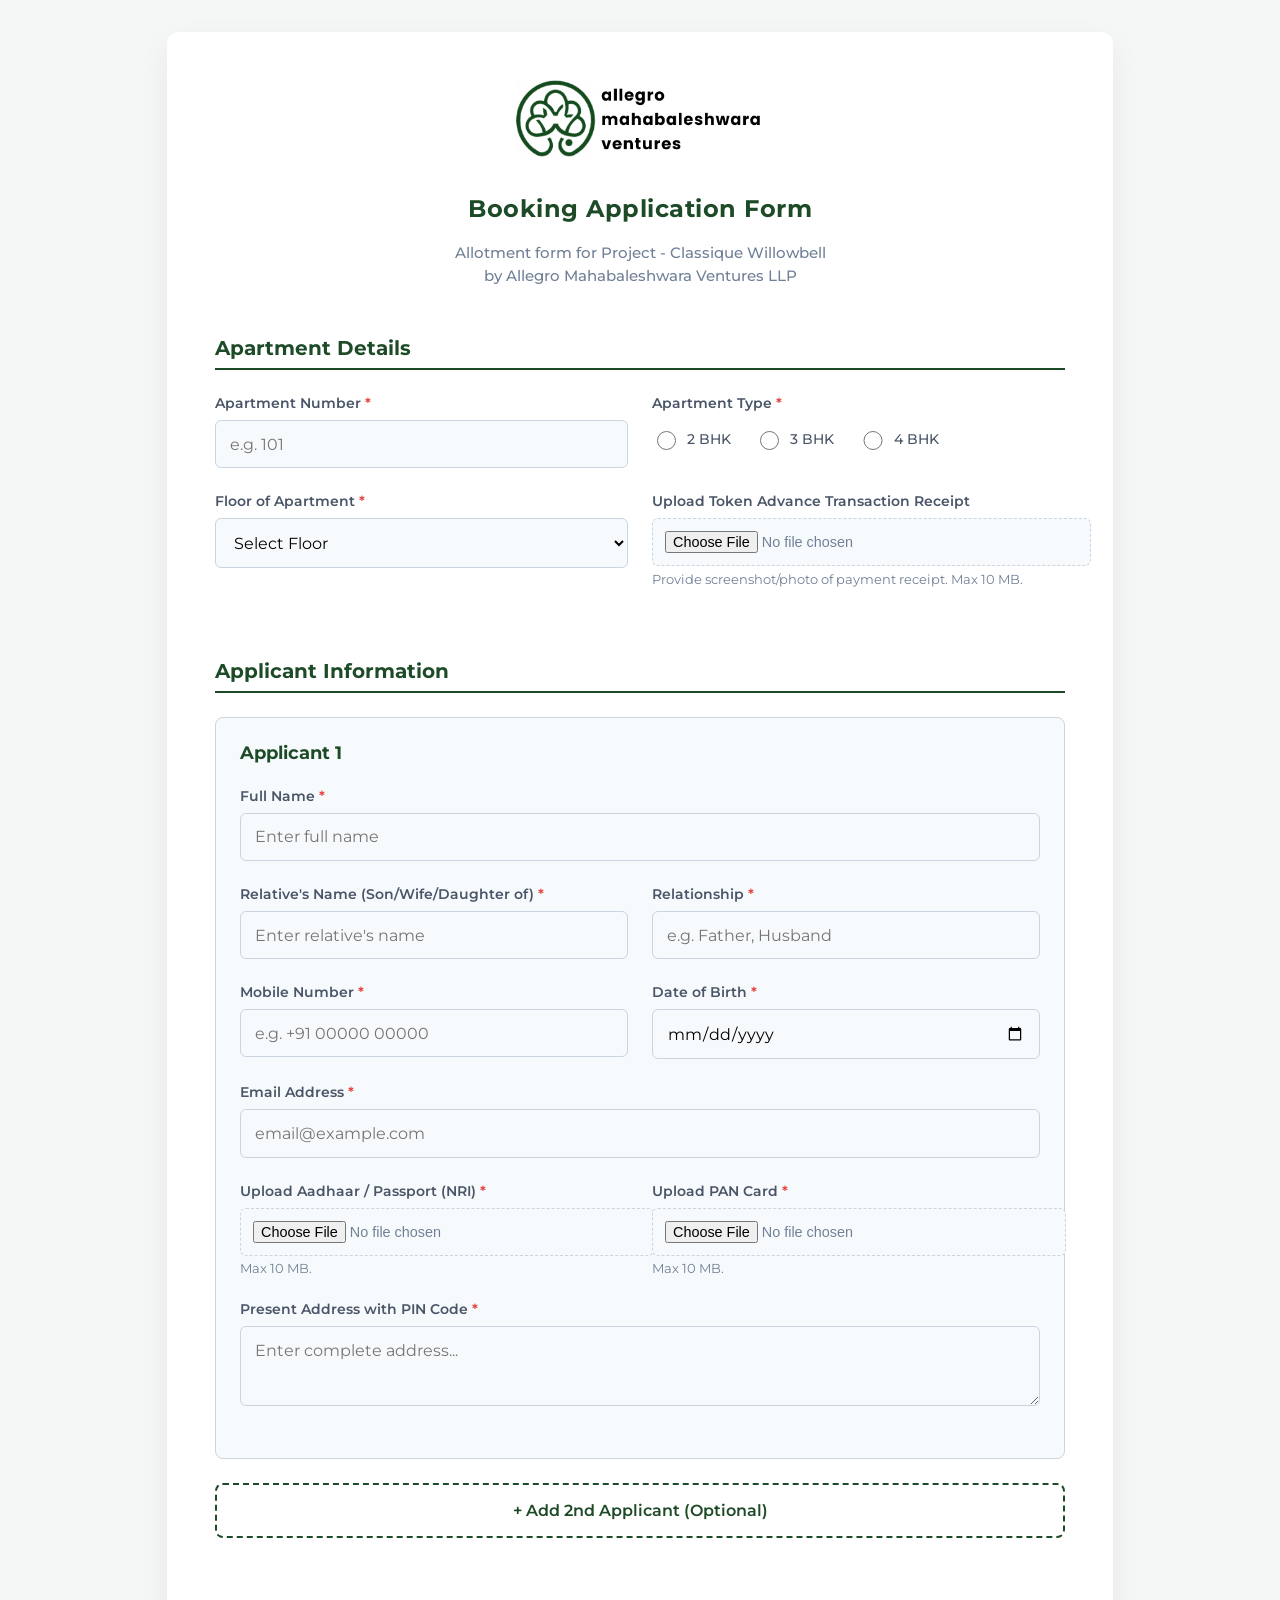
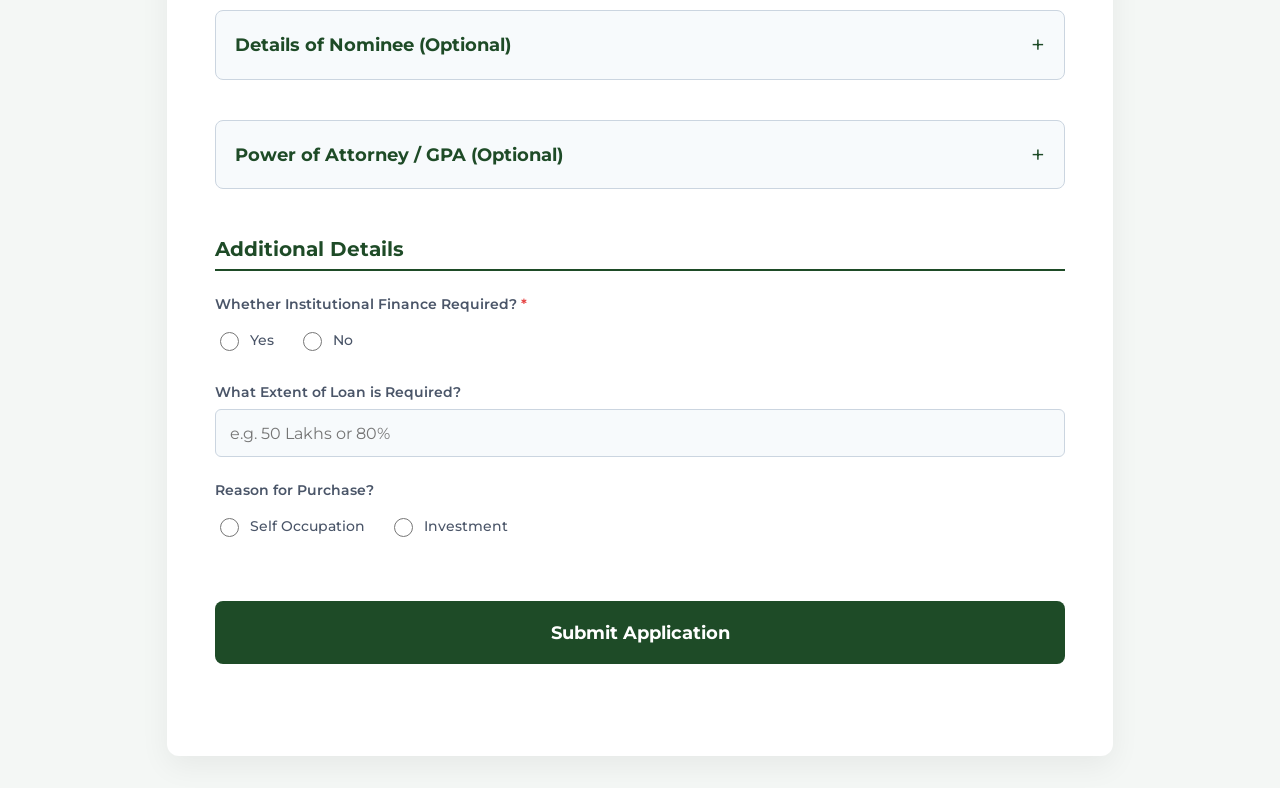
==== index.html @ 0127fb04 "Adding booking link data capture from CRM" ====
<!DOCTYPE html>
<html lang="en">
<head>
<meta charset="UTF-8">
<meta name="viewport" content="width=device-width, initial-scale=1.0">
<title>Booking Application Form - Classique Willowbell</title>

<link rel="icon" type="image/png" href="favicon-96x96.png" sizes="96x96" />
<link rel="icon" type="image/svg+xml" href="favicon.svg" />
<link rel="shortcut icon" href="favicon.ico" />
<link rel="apple-touch-icon" sizes="180x180" href="apple-touch-icon.png" />
<link rel="manifest" href="site.webmanifest" />

<link rel="preconnect" href="https://fonts.googleapis.com">
<link rel="preconnect" href="https://fonts.gstatic.com" crossorigin>
<link href="https://fonts.googleapis.com/css2?family=Montserrat:wght@400;500;600;700&display=swap" rel="stylesheet">
<style>
  :root { 
    --primary: #1E4B27; 
    --primary-hover: #14361A; 
    --bg: #F4F7F5; 
    --surface: #FFFFFF; 
    --text: #2d3748; 
    --border: #CBD5E0;
    --error: #E53E3E;
  }
  
  body { 
    font-family: 'Montserrat', sans-serif; 
    background-color: var(--bg); 
    color: var(--text); 
    display: flex; 
    justify-content: center; 
    padding: 2rem; 
    margin: 0; 
  }
  
  .form-container { 
    background: var(--surface); 
    padding: 3rem; 
    border-radius: 12px; 
    box-shadow: 0 10px 30px rgba(0,0,0,0.06); 
    width: 100%; 
    max-width: 850px; 
  }

  .logo-container {
    text-align: center;
    margin-bottom: 2rem;
  }

  .logo-container img {
    max-width: 250px;
    height: auto;
  }
  
  h2 { margin-top: 0; color: var(--primary); font-weight: 700; text-align: center; letter-spacing: 0.5px;}
  p.subtitle { color: #718096; font-size: 0.95rem; margin-bottom: 2.5rem; text-align: center; font-weight: 500; line-height: 1.5;}
  
  .section-title {
    font-size: 1.25rem;
    font-weight: 700;
    color: var(--primary);
    border-bottom: 2px solid var(--primary);
    padding-bottom: 0.5rem;
    margin-bottom: 1.5rem;
    margin-top: 3rem;
  }

  /* Accordion / Collapsible Styling */
  .collapsible-header {
    background-color: #F7FAFC;
    color: var(--primary);
    cursor: pointer;
    padding: 1.2rem;
    width: 100%;
    border: 1px solid var(--border);
    border-radius: 8px;
    text-align: left;
    outline: none;
    font-size: 1.1rem;
    font-weight: 700;
    display: flex;
    justify-content: space-between;
    align-items: center;
    margin-top: 2.5rem;
    margin-bottom: 0.5rem;
    font-family: inherit;
    transition: all 0.2s;
  }
  .collapsible-header:hover {
    background-color: #EDF2F7;
    border-color: var(--primary);
  }
  .collapsible-content {
    display: none;
    overflow: hidden;
    padding: 1rem 0.5rem;
    animation: fadeIn 0.3s ease-in-out;
  }
  .collapsible-icon {
    font-size: 1.5rem;
    font-weight: 400;
    color: var(--primary);
  }

  .form-group { margin-bottom: 1.5rem; }
  .form-row { display: flex; gap: 1.5rem; flex-wrap: wrap; }
  .form-row > .form-group { flex: 1; min-width: 200px; }
  
  label { display: block; font-size: 0.9rem; font-weight: 600; margin-bottom: 0.5rem; color: #4A5568; }
  .required { color: var(--error); }
  .hint { font-size: 0.8rem; color: #718096; margin-bottom: 0.5rem; display: block;}
  
  input[type="text"], input[type="email"], input[type="tel"], input[type="date"], select, textarea { 
    width: 100%; 
    padding: 0.85rem; 
    border: 1px solid var(--border); 
    border-radius: 6px; 
    font-size: 1rem; 
    box-sizing: border-box; 
    transition: all 0.2s; 
    font-family: inherit;
    background-color: #F7FAFC;
  }
  
  input:focus, select:focus, textarea:focus { 
    outline: none; 
    border-color: var(--primary); 
    box-shadow: 0 0 0 3px rgba(30, 75, 39, 0.15); 
    background-color: #FFFFFF;
  }

  textarea { resize: vertical; min-height: 80px; }

  .radio-group { display: flex; gap: 1.5rem; align-items: center; padding: 0.5rem 0; }
  .radio-group label { font-weight: 500; display: flex; align-items: center; gap: 0.5rem; margin-bottom: 0; cursor: pointer; color: #4A5568;}
  .radio-group input[type="radio"] { width: auto; accent-color: var(--primary); width: 1.2rem; height: 1.2rem; cursor: pointer;}

  input[type="file"] {
    display: block;
    width: 100%;
    padding: 0.75rem;
    font-size: 0.9rem;
    color: #718096;
    background: #F7FAFC;
    border: 1px dashed var(--border);
    border-radius: 6px;
    cursor: pointer;
  }
  .file-hint { font-size: 0.8rem; color: #718096; margin-top: 0.35rem; }
  
  .applicant-card { 
    background: #F7FAFC; 
    border: 1px solid var(--border); 
    border-radius: 8px; 
    padding: 1.5rem; 
    margin-bottom: 1.5rem; 
    position: relative;
    animation: fadeIn 0.3s ease-in-out;
  }
  
  @keyframes fadeIn {
    from { opacity: 0; transform: translateY(-10px); }
    to { opacity: 1; transform: translateY(0); }
  }

  .applicant-header { 
    display: flex; 
    justify-content: space-between; 
    align-items: center; 
    margin-bottom: 1.5rem; 
    font-weight: 700; 
    font-size: 1.1rem;
    color: var(--primary);
  }
  
  .remove-btn { 
    background: #FED7D7; 
    color: var(--error); 
    border: none; 
    padding: 0.5rem 1rem; 
    border-radius: 4px; 
    cursor: pointer; 
    font-size: 0.85rem; 
    font-weight: 600;
    transition: background 0.2s; 
    font-family: inherit;
  }
  .remove-btn:hover { background: #FEB2B2; }
  
  .add-btn { 
    background: transparent; 
    color: var(--primary); 
    border: 2px dashed var(--primary); 
    padding: 1rem; 
    border-radius: 8px; 
    width: 100%; 
    cursor: pointer; 
    font-weight: 600; 
    margin-bottom: 2rem; 
    font-size: 1rem;
    transition: all 0.2s; 
    font-family: inherit;
  }
  .add-btn:hover { background: rgba(30, 75, 39, 0.05); }
  
  .submit-btn { 
    background: var(--primary); 
    color: white; 
    border: none; 
    padding: 1.25rem; 
    border-radius: 8px; 
    width: 100%; 
    font-size: 1.15rem; 
    font-weight: 700; 
    cursor: pointer; 
    transition: background 0.2s; 
    font-family: inherit;
    margin-top: 2rem;
  }
  .submit-btn:hover { background: var(--primary-hover); }
  
  #status-message { 
    margin-top: 1.5rem; 
    text-align: center; 
    font-weight: 600; 
    font-size: 1rem;
    min-height: 20px;
  }
</style>
</head>
<body>

<div class="form-container">
  <div class="logo-container">
    <img src="logo-amv.jpg" alt="Allegro Mahabaleshwara Ventures Logo">
  </div>
  
  <h2>Booking Application Form</h2>
  <p class="subtitle">Allotment form for Project - Classique Willowbell<br>by Allegro Mahabaleshwara Ventures LLP</p>
  
  <form id="bookingForm">
    
    <div class="section-title">Apartment Details</div>
    
    <div class="form-row">
      <div class="form-group">
        <label for="apartmentNumber">Apartment Number <span class="required">*</span></label>
        <input type="text" id="apartmentNumber" name="apartmentNumber" placeholder="e.g. 101" required>
      </div>
      
      <div class="form-group">
        <label>Apartment Type <span class="required">*</span></label>
        <div class="radio-group" id="apartmentTypeGroup">
          <label><input type="radio" name="apartmentType" value="2BHK" required> 2 BHK</label>
          <label><input type="radio" name="apartmentType" value="3BHK" required> 3 BHK</label>
          <label><input type="radio" name="apartmentType" value="4BHK" required> 4 BHK</label>
        </div>
      </div>
    </div>

    <div class="form-row">
      <div class="form-group">
        <label for="apartmentFloor">Floor of Apartment <span class="required">*</span></label>
        <select id="apartmentFloor" name="apartmentFloor" required>
          <option value="" disabled selected>Select Floor</option>
          <option value="1">1</option>
          <option value="2">2</option>
          <option value="3">3</option>
          <option value="4">4</option>
          <option value="5">5</option>
          <option value="6">6</option>
          <option value="7">7</option>
          <option value="8">8</option>
          <option value="9">9</option>
          <option value="10">10</option>
        </select>
      </div>

      <div class="form-group">
        <label>Upload Token Advance Transaction Receipt</label>
        <input type="file" name="transactionPhoto" accept="image/*,.pdf">
        <div class="file-hint">Provide screenshot/photo of payment receipt. Max 10 MB.</div>
      </div>
    </div>

    <div class="section-title">Applicant Information</div>
    <div id="applicants-container"></div>

    <button type="button" class="add-btn" id="addApplicantBtn">
      + Add 2nd Applicant (Optional)
    </button>
    

    <button type="button" class="collapsible-header" onclick="toggleSection('nominee-section', 'nominee-icon')">
      Details of Nominee (Optional) <span id="nominee-icon" class="collapsible-icon">+</span>
    </button>
    
    <div id="nominee-section" class="collapsible-content">
      <div class="form-group">
        <label>Full Name of Nominee</label>
        <input type="text" name="nominee_name" placeholder="Enter full name">
      </div>

      <div class="form-row">
        <div class="form-group">
          <label>Relative's Name (Son/Wife/Daughter of)</label>
          <input type="text" name="nominee_relation" placeholder="Enter relative's name">
        </div>
        <div class="form-group">
          <label>Relationship</label>
          <input type="text" name="nominee_relationship" placeholder="e.g. Father, Husband">
        </div>
      </div>

      <div class="form-row">
        <div class="form-group">
          <label>Mobile Number</label>
          <input type="tel" name="nominee_mobile" placeholder="e.g. +91 00000 00000">
        </div>
        <div class="form-group">
          <label>Email Address</label>
          <input type="email" name="nominee_email" placeholder="email@example.com">
        </div>
      </div>

      <div class="form-group">
        <label>Present Address with PIN Code</label>
        <textarea name="nominee_address" placeholder="Enter complete address..."></textarea>
      </div>
    </div>


    <button type="button" class="collapsible-header" onclick="toggleSection('gpa-section', 'gpa-icon')">
      Power of Attorney / GPA (Optional) <span id="gpa-icon" class="collapsible-icon">+</span>
    </button>
    
    <div id="gpa-section" class="collapsible-content">
      <span class="hint" style="margin-bottom: 1.5rem;">Enter these details ONLY if a Power of Attorney is given to a third person to handle paperwork in your absence.</span>
      
      <div class="form-row">
        <div class="form-group" style="flex: 2;">
          <label>Name of GPA Holder</label>
          <input type="text" name="gpa_name" placeholder="GPA Holder Name">
        </div>
        <div class="form-group" style="flex: 1;">
          <label>Date of Birth</label>
          <input type="date" name="gpa_dob">
        </div>
      </div>

      <div class="form-row">
        <div class="form-group">
          <label>Relative's Name (Son/Wife/Daughter of)</label>
          <input type="text" name="gpa_relation" placeholder="Enter relative's name">
        </div>
        <div class="form-group">
          <label>Relationship</label>
          <input type="text" name="gpa_relationship" placeholder="e.g. Brother, Mother">
        </div>
      </div>

      <div class="form-row">
        <div class="form-group">
          <label>Mobile Number</label>
          <input type="tel" name="gpa_mobile" placeholder="e.g. +91 00000 00000">
        </div>
        <div class="form-group">
          <label>Email Address</label>
          <input type="email" name="gpa_email" placeholder="email@example.com">
        </div>
      </div>

      <div class="form-group">
        <label>Present Address with PIN Code</label>
        <textarea name="gpa_address" placeholder="Enter complete address..."></textarea>
      </div>

      <div class="form-group">
        <label>Upload Registered GPA Document</label>
        <input type="file" name="gpa_document" accept=".pdf,image/*">
        <div class="file-hint">Provide scanned copy/photo of the Power of Attorney. Max 10 MB.</div>
      </div>
    </div>


    <div class="section-title">Additional Details</div>
    
    <div class="form-group">
      <label>Whether Institutional Finance Required? <span class="required">*</span></label>
      <div class="radio-group">
        <label><input type="radio" name="financeRequired" value="YES" required> Yes</label>
        <label><input type="radio" name="financeRequired" value="NO" required> No</label>
      </div>
    </div>

    <div class="form-group">
      <label for="loanExtent">What Extent of Loan is Required?</label>
      <input type="text" id="loanExtent" name="loanExtent" placeholder="e.g. 50 Lakhs or 80%">
    </div>

    <div class="form-group">
      <label>Reason for Purchase?</label>
      <div class="radio-group">
        <label><input type="radio" name="purchaseReason" value="SELF OCCUPATION"> Self Occupation</label>
        <label><input type="radio" name="purchaseReason" value="INVESTMENT"> Investment</label>
      </div>
    </div>

    <button type="submit" class="submit-btn" id="submitBtn">
      Submit Application
    </button>
    
    <div id="status-message"></div>
  </form>
</div>

<script>
  // Accordion Toggle Logic
  function toggleSection(sectionId, iconId) {
    const content = document.getElementById(sectionId);
    const icon = document.getElementById(iconId);
    if (content.style.display === "block") {
      content.style.display = "none";
      icon.innerText = "+";
    } else {
      content.style.display = "block";
      icon.innerText = "−";
    }
  }

  let applicantCount = 0;
  const maxApplicants = 2; 
  
  const container = document.getElementById('applicants-container');
  const addBtn = document.getElementById('addApplicantBtn');
  const form = document.getElementById('bookingForm');
  const statusMsg = document.getElementById('status-message');
  const submitBtn = document.getElementById('submitBtn');

  function addApplicant(isFirst = false) {
    if (applicantCount >= maxApplicants) {
      return;
    }

    applicantCount++;
    const card = document.createElement('div');
    card.className = 'applicant-card';
    card.id = `applicant-${applicantCount}`;
    
    const requiredAttr = isFirst ? 'required' : ''; 
    const reqStar = isFirst ? '<span class="required">*</span>' : '';
    const removeBtnHTML = isFirst ? '' : `<button type="button" class="remove-btn" onclick="removeApplicant(this)">Remove</button>`;

    card.innerHTML = `
      <div class="applicant-header">
        <span>Applicant ${applicantCount} ${isFirst ? '' : '(Co-Applicant)'}</span>
        ${removeBtnHTML}
      </div>
      
      <div class="form-group">
        <label>Full Name ${reqStar}</label>
        <input type="text" name="applicant_${applicantCount}_name" placeholder="Enter full name" ${requiredAttr}>
      </div>

      <div class="form-row">
        <div class="form-group">
          <label>Relative's Name (Son/Wife/Daughter of) ${reqStar}</label>
          <input type="text" name="applicant_${applicantCount}_relation" placeholder="Enter relative's name" ${requiredAttr}>
        </div>
        <div class="form-group">
          <label>Relationship ${reqStar}</label>
          <input type="text" name="applicant_${applicantCount}_relationship" placeholder="e.g. Father, Husband" ${requiredAttr}>
        </div>
      </div>

      <div class="form-row">
        <div class="form-group">
          <label>Mobile Number ${reqStar}</label>
          <input type="tel" name="applicant_${applicantCount}_mobile" placeholder="e.g. +91 00000 00000" ${requiredAttr}>
        </div>
        <div class="form-group">
          <label>Date of Birth ${reqStar}</label>
          <input type="date" name="applicant_${applicantCount}_dob" ${requiredAttr}>
        </div>
      </div>

      <div class="form-group">
        <label>Email Address ${reqStar}</label>
        <input type="email" name="applicant_${applicantCount}_email" placeholder="email@example.com" ${requiredAttr}>
      </div>

      <div class="form-row">
        <div class="form-group">
          <label>Upload Aadhaar / Passport (NRI) ${reqStar}</label>
          <input type="file" name="applicant_${applicantCount}_id_proof" accept=".pdf,image/*" ${requiredAttr}>
          <div class="file-hint">Max 10 MB.</div>
        </div>
        <div class="form-group">
          <label>Upload PAN Card ${reqStar}</label>
          <input type="file" name="applicant_${applicantCount}_pan" accept=".pdf,image/*" ${requiredAttr}>
          <div class="file-hint">Max 10 MB.</div>
        </div>
      </div>

      <div class="form-group">
        <label>Present Address with PIN Code ${reqStar}</label>
        <textarea name="applicant_${applicantCount}_address" placeholder="Enter complete address..." ${requiredAttr}></textarea>
      </div>
    `;
    
    container.appendChild(card);

    if(applicantCount >= maxApplicants) {
        addBtn.style.display = "none";
    }
  }

  function removeApplicant(btn) {
    btn.closest('.applicant-card').remove();
    applicantCount--;
    if(applicantCount < maxApplicants) {
        addBtn.style.display = "block";
    }
  }

  addApplicant(true);
  addBtn.addEventListener('click', () => addApplicant(false));
  
  // ---------------------------------------------------------
  // AUTO-FILL & LOCK URL PARAMETERS LOGIC
  // ---------------------------------------------------------
  document.addEventListener("DOMContentLoaded", function() {
    const urlParams = new URLSearchParams(window.location.search);
    
    const unit = urlParams.get('unit');
    const type = urlParams.get('type');
    const floor = urlParams.get('floor');
    const name = urlParams.get('name');
    const phone = urlParams.get('phone');

    // Helper to lock text fields and select dropdowns
    function lockField(id, value) {
      const field = document.getElementById(id);
      if (field && value) {
        field.value = value;
        field.style.pointerEvents = "none";
        field.style.backgroundColor = "#e9ecef";
        field.readOnly = true; 
      }
    }

    // Helper to lock radio buttons
    function lockRadioGroup(nameAttr, value) {
      if (!value) return;
      const radios = document.getElementsByName(nameAttr);
      if (radios.length > 0) {
        radios.forEach(radio => {
          if (radio.value === value) {
            radio.checked = true;
          }
          radio.style.pointerEvents = "none"; // lock clicking
        });
      }
    }

    // Lock the apartment details securely
    lockField('apartmentNumber', unit);
    lockField('apartmentFloor', floor);
    lockRadioGroup('apartmentType', type);

    // Pre-fill editable applicant fields securely matching dynamic 'name' attributes
    const nameField = document.querySelector('input[name="applicant_1_name"]');
    if (nameField && name) nameField.value = name;

    const phoneField = document.querySelector('input[name="applicant_1_mobile"]');
    if (phoneField && phone) phoneField.value = phone;
  });

  const fileToBase64 = (file) => new Promise((resolve, reject) => {
    const reader = new FileReader();
    reader.onload = () => resolve({
      name: file.name,
      mimeType: file.type,
      base64: reader.result.split(',')[1]
    });
    reader.onerror = error => reject(error);
    reader.readAsDataURL(file);
  });

  form.addEventListener('submit', async (e) => {
    e.preventDefault(); 

    submitBtn.textContent = 'Processing Application...';
    submitBtn.style.opacity = '0.8';
    submitBtn.disabled = true;
    statusMsg.style.color = '#1E4B27';
    statusMsg.textContent = 'Transferring data securely. Do not close this page...';

    try {
      const formData = new FormData(form);
      const payload = {};

      const urlParams = new URLSearchParams(window.location.search);
      const leadId = urlParams.get('lead');
      
      payload['Lead_ID'] = leadId ? leadId : "PENDING-MATCH";
      payload['Booking_Date'] = new Date().toISOString().split('T')[0];

      for (let [key, value] of formData.entries()) {
        if (value instanceof File && value.size > 0) {
          payload[key] = await fileToBase64(value);
        } else if (!(value instanceof File)) {
          payload[key] = value;
        }
      }

      const response = await fetch('https://script.google.com/macros/s/AKfycbwkqKFIiVtpVUI_5BbHOFc5bdefL_gJ8LRYDQ4d0_O9Ol6cQy-jE-p3-VgqH4IGPZ8Q7A/exec', {
        method: 'POST',
        headers: { 'Content-Type': 'text/plain;charset=utf-8' }, 
        body: JSON.stringify(payload)
      });
      
      const result = await response.json();
      
      if (result.status === "success") {
        window.location.href = "thank-you.html";
      } else {
        throw new Error(result.message);
      }
      
    } catch (error) {
      statusMsg.style.color = '#E53E3E'; 
      statusMsg.textContent = 'Error submitting application. Please check your connection and try again.';
      console.error(error);
      submitBtn.textContent = 'Submit Application';
      submitBtn.style.opacity = '1';
      submitBtn.disabled = false;
    }
  });
</script>
</body>
</html>
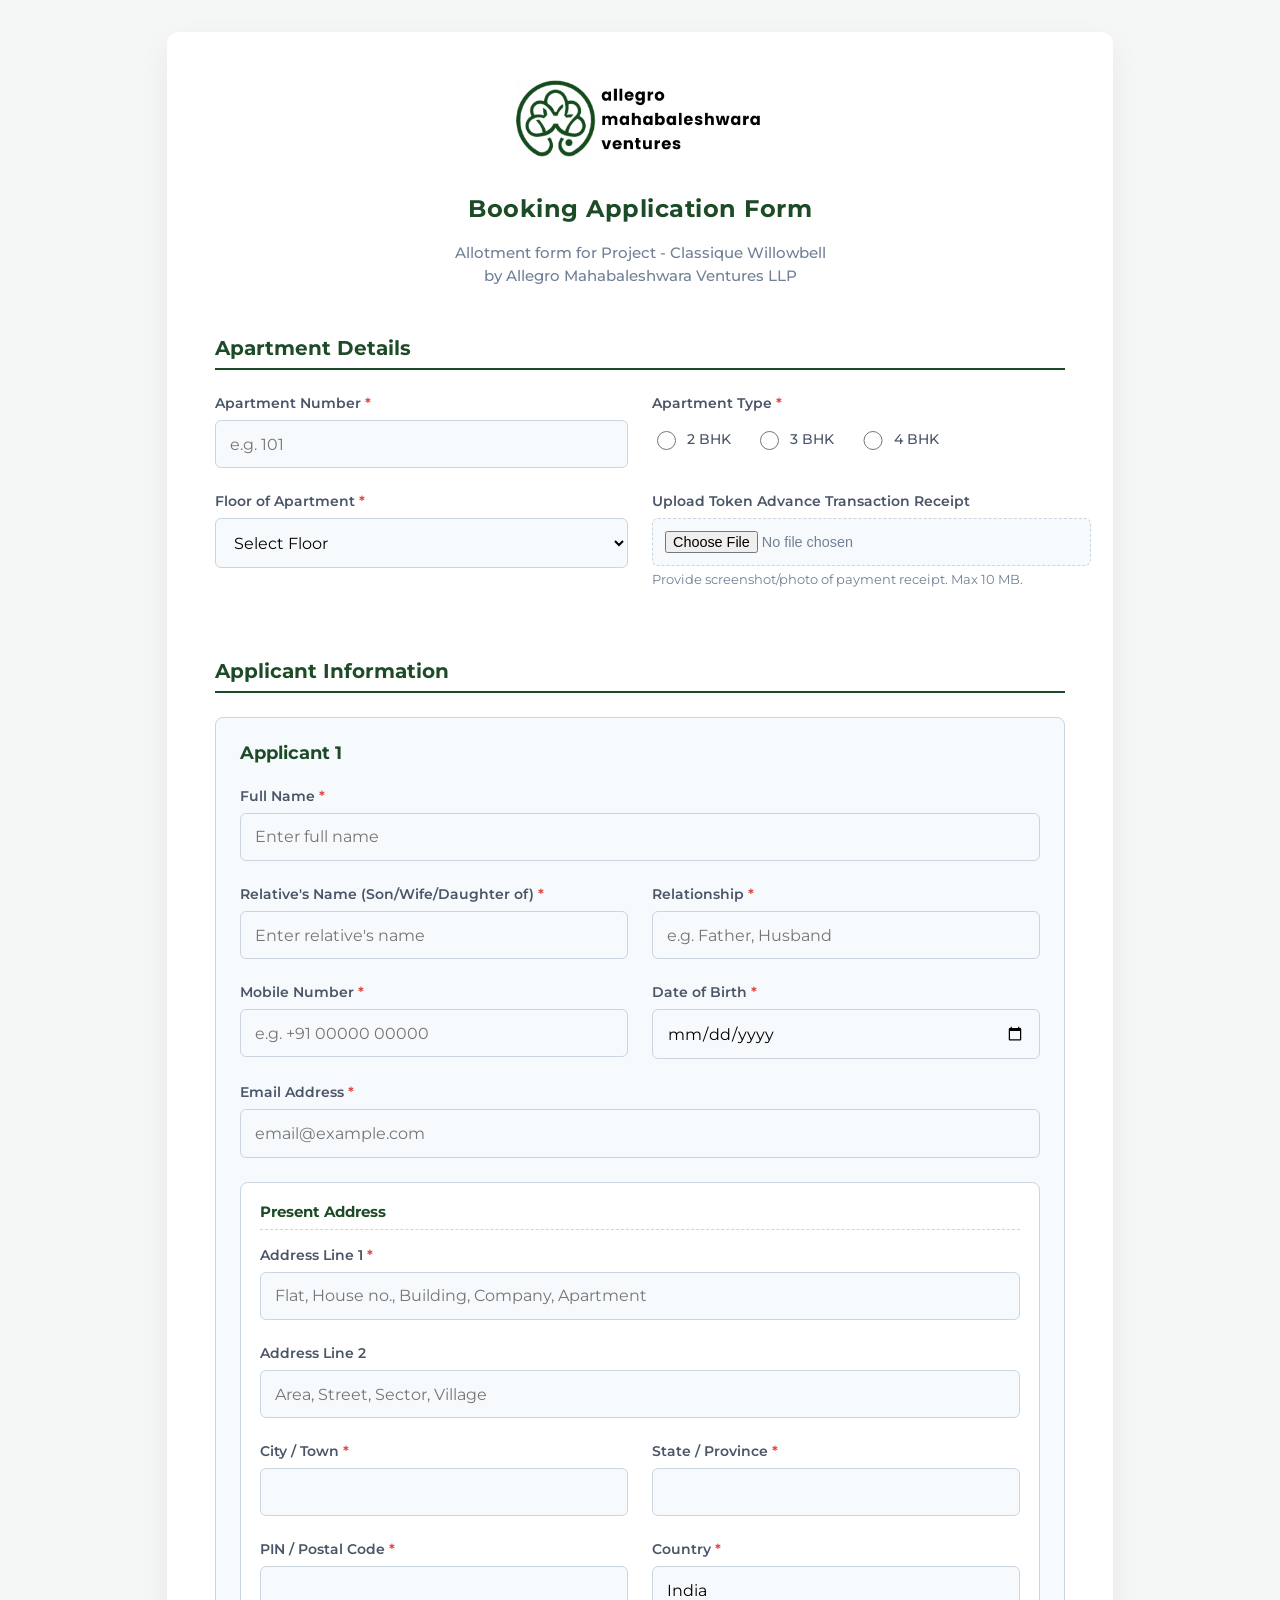
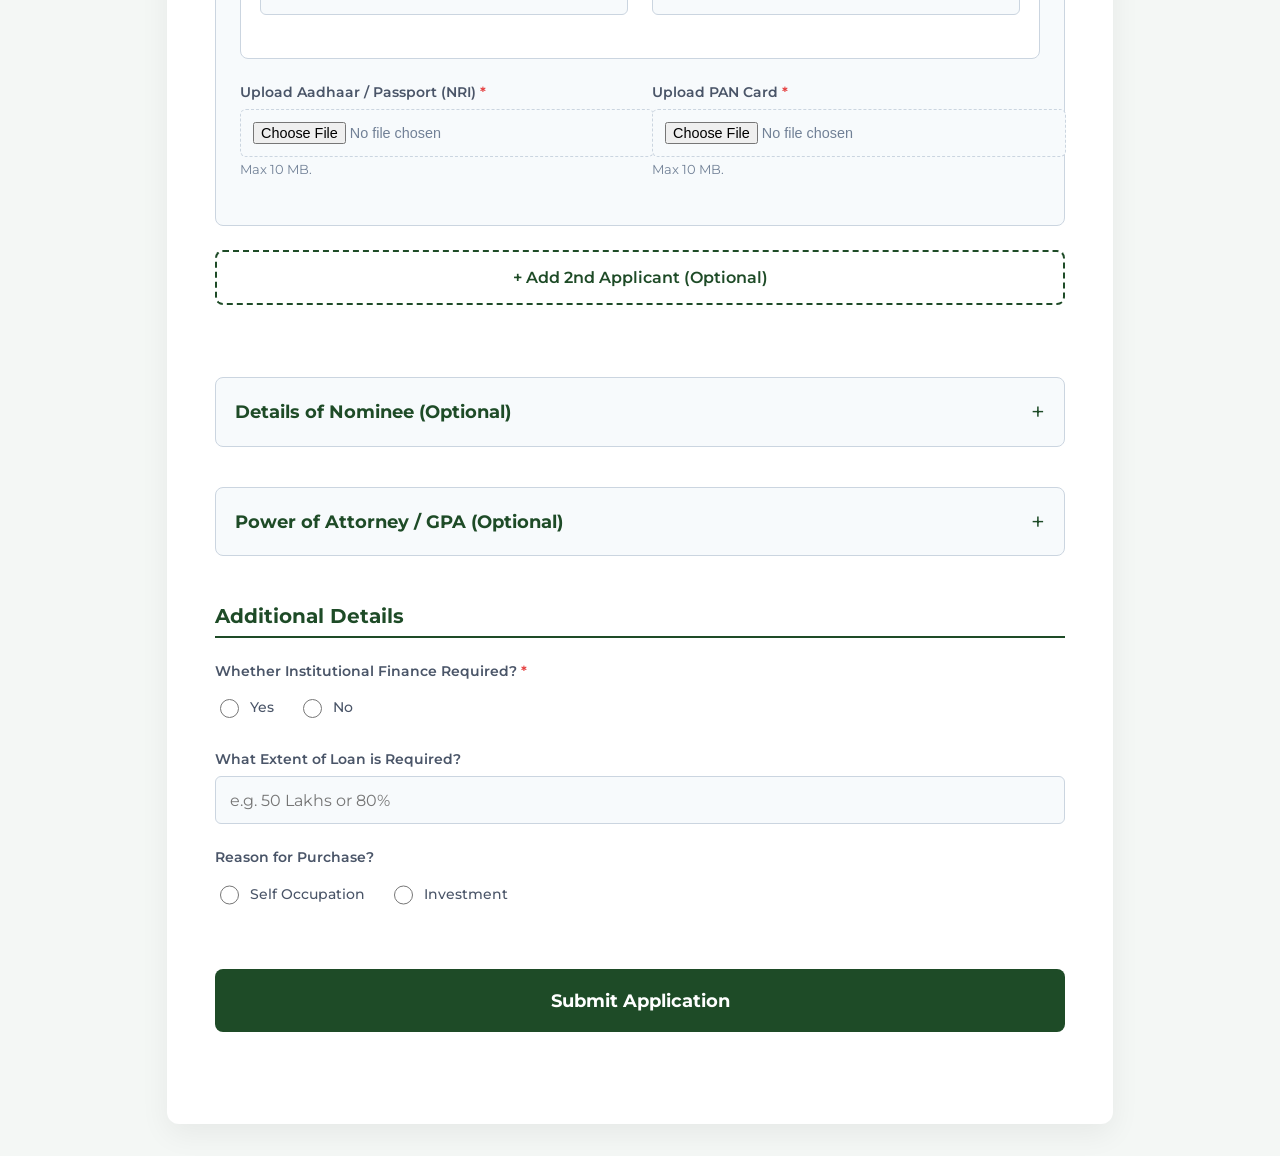
==== commit cdd516f4: "Changed address fields" ====
--- a/index.html
+++ b/index.html
@@ -131,8 +131,6 @@
     background-color: #FFFFFF;
   }
 
-  textarea { resize: vertical; min-height: 80px; }
-
   .radio-group { display: flex; gap: 1.5rem; align-items: center; padding: 0.5rem 0; }
   .radio-group label { font-weight: 500; display: flex; align-items: center; gap: 0.5rem; margin-bottom: 0; cursor: pointer; color: #4A5568;}
   .radio-group input[type="radio"] { width: auto; accent-color: var(--primary); width: 1.2rem; height: 1.2rem; cursor: pointer;}
@@ -227,6 +225,22 @@
     font-weight: 600; 
     font-size: 1rem;
     min-height: 20px;
+  }
+
+  .address-block {
+    background: #FFFFFF;
+    border: 1px solid var(--border);
+    padding: 1.2rem;
+    border-radius: 8px;
+    margin-top: 0.5rem;
+  }
+  .address-title {
+    font-size: 0.95rem;
+    font-weight: 700;
+    color: var(--primary);
+    margin-bottom: 1rem;
+    border-bottom: 1px dashed var(--border);
+    padding-bottom: 0.5rem;
   }
 </style>
 </head>
@@ -325,9 +339,36 @@
         </div>
       </div>
 
-      <div class="form-group">
-        <label>Present Address with PIN Code</label>
-        <textarea name="nominee_address" placeholder="Enter complete address..."></textarea>
+      <div class="address-block">
+        <div class="address-title">Present Address</div>
+        <div class="form-group">
+          <label>Address Line 1</label>
+          <input type="text" name="nominee_address_line_1" placeholder="Flat, House no., Building, Company, Apartment">
+        </div>
+        <div class="form-group">
+          <label>Address Line 2</label>
+          <input type="text" name="nominee_address_line_2" placeholder="Area, Street, Sector, Village">
+        </div>
+        <div class="form-row">
+          <div class="form-group">
+            <label>City / Town</label>
+            <input type="text" name="nominee_city">
+          </div>
+          <div class="form-group">
+            <label>State / Province</label>
+            <input type="text" name="nominee_state">
+          </div>
+        </div>
+        <div class="form-row">
+          <div class="form-group">
+            <label>PIN / Postal Code</label>
+            <input type="text" name="nominee_pincode">
+          </div>
+          <div class="form-group">
+            <label>Country</label>
+            <input type="text" name="nominee_country" value="India">
+          </div>
+        </div>
       </div>
     </div>
 
@@ -372,12 +413,39 @@
         </div>
       </div>
 
-      <div class="form-group">
-        <label>Present Address with PIN Code</label>
-        <textarea name="gpa_address" placeholder="Enter complete address..."></textarea>
-      </div>
-
-      <div class="form-group">
+      <div class="address-block">
+        <div class="address-title">Present Address</div>
+        <div class="form-group">
+          <label>Address Line 1</label>
+          <input type="text" name="gpa_address_line_1" placeholder="Flat, House no., Building, Company, Apartment">
+        </div>
+        <div class="form-group">
+          <label>Address Line 2</label>
+          <input type="text" name="gpa_address_line_2" placeholder="Area, Street, Sector, Village">
+        </div>
+        <div class="form-row">
+          <div class="form-group">
+            <label>City / Town</label>
+            <input type="text" name="gpa_city">
+          </div>
+          <div class="form-group">
+            <label>State / Province</label>
+            <input type="text" name="gpa_state">
+          </div>
+        </div>
+        <div class="form-row">
+          <div class="form-group">
+            <label>PIN / Postal Code</label>
+            <input type="text" name="gpa_pincode">
+          </div>
+          <div class="form-group">
+            <label>Country</label>
+            <input type="text" name="gpa_country" value="India">
+          </div>
+        </div>
+      </div>
+
+      <div class="form-group" style="margin-top: 1.5rem;">
         <label>Upload Registered GPA Document</label>
         <input type="file" name="gpa_document" accept=".pdf,image/*">
         <div class="file-hint">Provide scanned copy/photo of the Power of Attorney. Max 10 MB.</div>
@@ -491,7 +559,39 @@
         <input type="email" name="applicant_${applicantCount}_email" placeholder="email@example.com" ${requiredAttr}>
       </div>
 
-      <div class="form-row">
+      <div class="address-block">
+        <div class="address-title">Present Address</div>
+        <div class="form-group">
+          <label>Address Line 1 ${reqStar}</label>
+          <input type="text" name="applicant_${applicantCount}_address_line_1" placeholder="Flat, House no., Building, Company, Apartment" ${requiredAttr}>
+        </div>
+        <div class="form-group">
+          <label>Address Line 2</label>
+          <input type="text" name="applicant_${applicantCount}_address_line_2" placeholder="Area, Street, Sector, Village">
+        </div>
+        <div class="form-row">
+          <div class="form-group">
+            <label>City / Town ${reqStar}</label>
+            <input type="text" name="applicant_${applicantCount}_city" ${requiredAttr}>
+          </div>
+          <div class="form-group">
+            <label>State / Province ${reqStar}</label>
+            <input type="text" name="applicant_${applicantCount}_state" ${requiredAttr}>
+          </div>
+        </div>
+        <div class="form-row">
+          <div class="form-group">
+            <label>PIN / Postal Code ${reqStar}</label>
+            <input type="text" name="applicant_${applicantCount}_pincode" ${requiredAttr}>
+          </div>
+          <div class="form-group">
+            <label>Country ${reqStar}</label>
+            <input type="text" name="applicant_${applicantCount}_country" value="India" ${requiredAttr}>
+          </div>
+        </div>
+      </div>
+
+      <div class="form-row" style="margin-top: 1.5rem;">
         <div class="form-group">
           <label>Upload Aadhaar / Passport (NRI) ${reqStar}</label>
           <input type="file" name="applicant_${applicantCount}_id_proof" accept=".pdf,image/*" ${requiredAttr}>
@@ -502,11 +602,6 @@
           <input type="file" name="applicant_${applicantCount}_pan" accept=".pdf,image/*" ${requiredAttr}>
           <div class="file-hint">Max 10 MB.</div>
         </div>
-      </div>
-
-      <div class="form-group">
-        <label>Present Address with PIN Code ${reqStar}</label>
-        <textarea name="applicant_${applicantCount}_address" placeholder="Enter complete address..." ${requiredAttr}></textarea>
       </div>
     `;
     
@@ -540,7 +635,6 @@
     const name = urlParams.get('name');
     const phone = urlParams.get('phone');
 
-    // Helper to lock text fields and select dropdowns
     function lockField(id, value) {
       const field = document.getElementById(id);
       if (field && value) {
@@ -551,7 +645,6 @@
       }
     }
 
-    // Helper to lock radio buttons
     function lockRadioGroup(nameAttr, value) {
       if (!value) return;
       const radios = document.getElementsByName(nameAttr);
@@ -560,17 +653,15 @@
           if (radio.value === value) {
             radio.checked = true;
           }
-          radio.style.pointerEvents = "none"; // lock clicking
+          radio.style.pointerEvents = "none";
         });
       }
     }
 
-    // Lock the apartment details securely
     lockField('apartmentNumber', unit);
     lockField('apartmentFloor', floor);
     lockRadioGroup('apartmentType', type);
 
-    // Pre-fill editable applicant fields securely matching dynamic 'name' attributes
     const nameField = document.querySelector('input[name="applicant_1_name"]');
     if (nameField && name) nameField.value = name;
 
@@ -602,7 +693,7 @@
       const formData = new FormData(form);
       const payload = {};
 
-      const urlParams = new URLSearchParams(window.location.search);
+      const urlParams = newSearchParams(window.location.search);
       const leadId = urlParams.get('lead');
       
       payload['Lead_ID'] = leadId ? leadId : "PENDING-MATCH";
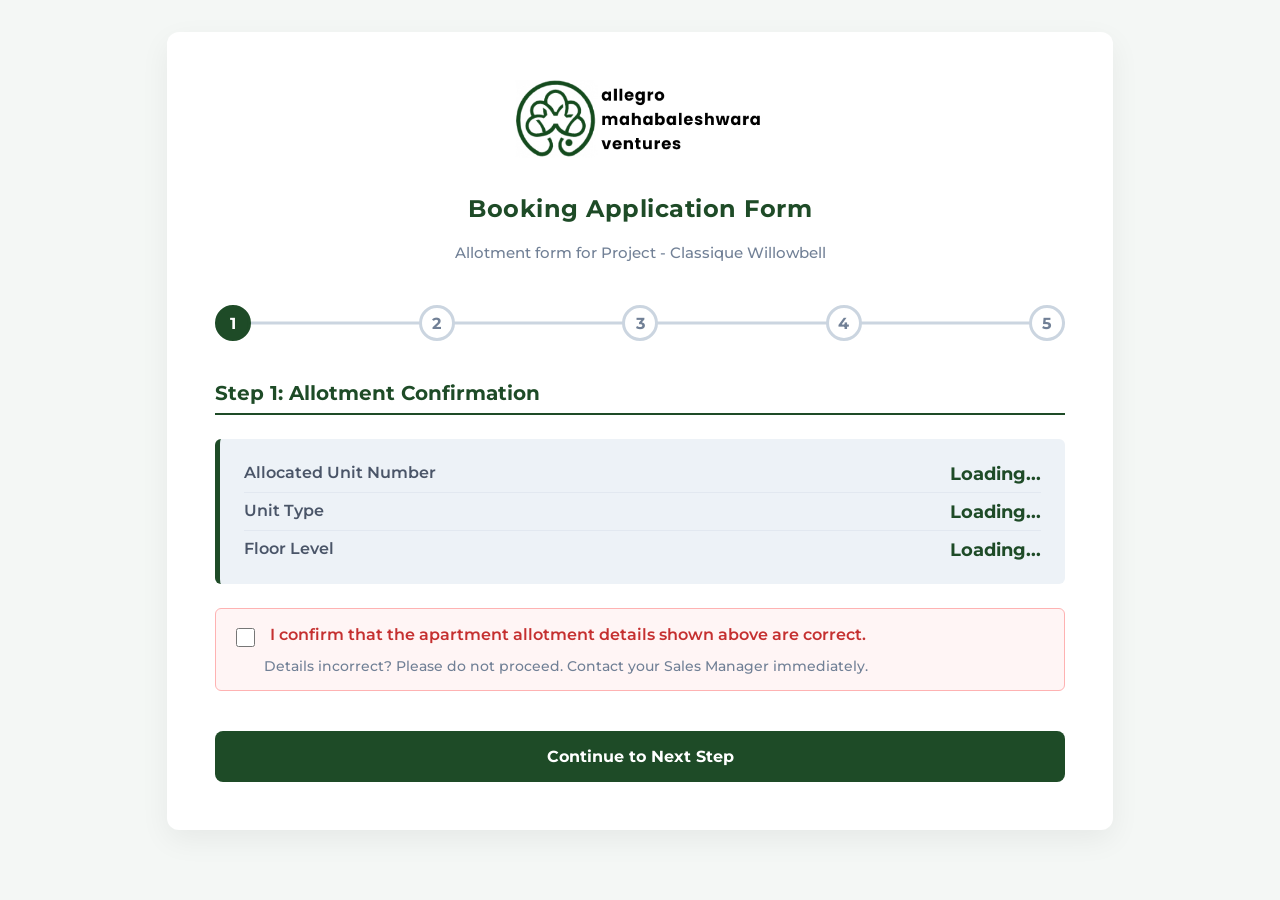
==== commit da7059a4: "multiple UI changes and added PAN and aadhar fields" ====
--- a/index.html
+++ b/index.html
@@ -48,15 +48,63 @@
     text-align: center;
     margin-bottom: 2rem;
   }
-
-  .logo-container img {
-    max-width: 250px;
-    height: auto;
-  }
+  .logo-container img { max-width: 250px; height: auto; }
   
   h2 { margin-top: 0; color: var(--primary); font-weight: 700; text-align: center; letter-spacing: 0.5px;}
   p.subtitle { color: #718096; font-size: 0.95rem; margin-bottom: 2.5rem; text-align: center; font-weight: 500; line-height: 1.5;}
   
+  /* Wizard Progress Steps */
+  .step-indicator {
+    display: flex;
+    justify-content: space-between;
+    margin-bottom: 2.5rem;
+    position: relative;
+  }
+  .step-indicator::before {
+    content: '';
+    position: absolute;
+    top: 50%;
+    left: 0;
+    right: 0;
+    height: 3px;
+    background: var(--border);
+    z-index: 1;
+    transform: translateY(-50%);
+  }
+  .step-dot {
+    width: 30px;
+    height: 30px;
+    border-radius: 50%;
+    background: var(--surface);
+    border: 3px solid var(--border);
+    z-index: 2;
+    display: flex;
+    align-items: center;
+    justify-content: center;
+    font-weight: bold;
+    color: #718096;
+    transition: all 0.3s;
+  }
+  .step-dot.active {
+    border-color: var(--primary);
+    background: var(--primary);
+    color: white;
+  }
+  .step-dot.completed {
+    border-color: var(--primary);
+    background: var(--surface);
+    color: var(--primary);
+  }
+
+  /* Step Containers */
+  .form-step { display: none; animation: fadeIn 0.4s ease; }
+  .form-step.active { display: block; }
+  
+  @keyframes fadeIn {
+    from { opacity: 0; transform: translateY(10px); }
+    to { opacity: 1; transform: translateY(0); }
+  }
+
   .section-title {
     font-size: 1.25rem;
     font-weight: 700;
@@ -64,44 +112,6 @@
     border-bottom: 2px solid var(--primary);
     padding-bottom: 0.5rem;
     margin-bottom: 1.5rem;
-    margin-top: 3rem;
-  }
-
-  /* Accordion / Collapsible Styling */
-  .collapsible-header {
-    background-color: #F7FAFC;
-    color: var(--primary);
-    cursor: pointer;
-    padding: 1.2rem;
-    width: 100%;
-    border: 1px solid var(--border);
-    border-radius: 8px;
-    text-align: left;
-    outline: none;
-    font-size: 1.1rem;
-    font-weight: 700;
-    display: flex;
-    justify-content: space-between;
-    align-items: center;
-    margin-top: 2.5rem;
-    margin-bottom: 0.5rem;
-    font-family: inherit;
-    transition: all 0.2s;
-  }
-  .collapsible-header:hover {
-    background-color: #EDF2F7;
-    border-color: var(--primary);
-  }
-  .collapsible-content {
-    display: none;
-    overflow: hidden;
-    padding: 1rem 0.5rem;
-    animation: fadeIn 0.3s ease-in-out;
-  }
-  .collapsible-icon {
-    font-size: 1.5rem;
-    font-weight: 400;
-    color: var(--primary);
   }
 
   .form-group { margin-bottom: 1.5rem; }
@@ -123,7 +133,6 @@
     font-family: inherit;
     background-color: #F7FAFC;
   }
-  
   input:focus, select:focus, textarea:focus { 
     outline: none; 
     border-color: var(--primary); 
@@ -134,497 +143,390 @@
   .radio-group { display: flex; gap: 1.5rem; align-items: center; padding: 0.5rem 0; }
   .radio-group label { font-weight: 500; display: flex; align-items: center; gap: 0.5rem; margin-bottom: 0; cursor: pointer; color: #4A5568;}
   .radio-group input[type="radio"] { width: auto; accent-color: var(--primary); width: 1.2rem; height: 1.2rem; cursor: pointer;}
+  
+  /* Yes/No Toggle Block */
+  .toggle-block {
+    background: #F7FAFC;
+    border: 1px solid var(--border);
+    padding: 1.5rem;
+    border-radius: 8px;
+    margin-bottom: 1.5rem;
+    text-align: center;
+  }
+  .toggle-block p { font-size: 1.1rem; font-weight: 600; color: var(--primary); margin-top: 0; margin-bottom: 1rem; }
+  .toggle-block .radio-group { justify-content: center; gap: 3rem; }
+
+  /* Hidden content blocks for Yes/No */
+  .conditional-content { display: none; margin-top: 2rem; }
 
   input[type="file"] {
-    display: block;
-    width: 100%;
-    padding: 0.75rem;
-    font-size: 0.9rem;
-    color: #718096;
-    background: #F7FAFC;
-    border: 1px dashed var(--border);
-    border-radius: 6px;
-    cursor: pointer;
+    display: block; width: 100%; padding: 0.75rem; font-size: 0.9rem; color: #718096;
+    background: #F7FAFC; border: 1px dashed var(--border); border-radius: 6px; cursor: pointer;
   }
   .file-hint { font-size: 0.8rem; color: #718096; margin-top: 0.35rem; }
-  
-  .applicant-card { 
-    background: #F7FAFC; 
-    border: 1px solid var(--border); 
-    border-radius: 8px; 
-    padding: 1.5rem; 
-    margin-bottom: 1.5rem; 
-    position: relative;
-    animation: fadeIn 0.3s ease-in-out;
-  }
-  
-  @keyframes fadeIn {
-    from { opacity: 0; transform: translateY(-10px); }
-    to { opacity: 1; transform: translateY(0); }
-  }
-
-  .applicant-header { 
-    display: flex; 
-    justify-content: space-between; 
-    align-items: center; 
-    margin-bottom: 1.5rem; 
-    font-weight: 700; 
-    font-size: 1.1rem;
-    color: var(--primary);
-  }
-  
-  .remove-btn { 
-    background: #FED7D7; 
-    color: var(--error); 
-    border: none; 
-    padding: 0.5rem 1rem; 
-    border-radius: 4px; 
-    cursor: pointer; 
-    font-size: 0.85rem; 
-    font-weight: 600;
-    transition: background 0.2s; 
-    font-family: inherit;
-  }
-  .remove-btn:hover { background: #FEB2B2; }
-  
-  .add-btn { 
-    background: transparent; 
-    color: var(--primary); 
-    border: 2px dashed var(--primary); 
-    padding: 1rem; 
-    border-radius: 8px; 
-    width: 100%; 
-    cursor: pointer; 
-    font-weight: 600; 
-    margin-bottom: 2rem; 
-    font-size: 1rem;
-    transition: all 0.2s; 
-    font-family: inherit;
-  }
-  .add-btn:hover { background: rgba(30, 75, 39, 0.05); }
-  
-  .submit-btn { 
-    background: var(--primary); 
-    color: white; 
-    border: none; 
-    padding: 1.25rem; 
-    border-radius: 8px; 
-    width: 100%; 
-    font-size: 1.15rem; 
-    font-weight: 700; 
-    cursor: pointer; 
-    transition: background 0.2s; 
-    font-family: inherit;
-    margin-top: 2rem;
-  }
-  .submit-btn:hover { background: var(--primary-hover); }
-  
-  #status-message { 
-    margin-top: 1.5rem; 
-    text-align: center; 
-    font-weight: 600; 
-    font-size: 1rem;
-    min-height: 20px;
-  }
-
-  .address-block {
-    background: #FFFFFF;
-    border: 1px solid var(--border);
-    padding: 1.2rem;
-    border-radius: 8px;
-    margin-top: 0.5rem;
-  }
-  .address-title {
-    font-size: 0.95rem;
-    font-weight: 700;
-    color: var(--primary);
-    margin-bottom: 1rem;
-    border-bottom: 1px dashed var(--border);
-    padding-bottom: 0.5rem;
-  }
+
+  .address-block { background: #FFFFFF; border: 1px solid var(--border); padding: 1.2rem; border-radius: 8px; margin-top: 0.5rem; }
+  .address-title { font-size: 0.95rem; font-weight: 700; color: var(--primary); margin-bottom: 1rem; border-bottom: 1px dashed var(--border); padding-bottom: 0.5rem; display: flex; justify-content: space-between; align-items: center; }
+  
+  .sync-checkbox { display: flex; align-items: center; gap: 0.5rem; font-size: 0.85rem; cursor: pointer; color: #4A5568; font-weight: 600; margin-bottom: 0;}
+  .sync-checkbox input { width: auto; cursor: pointer; }
+
+  /* Buttons */
+  .btn-container { display: flex; justify-content: space-between; margin-top: 2.5rem; gap: 1rem; }
+  .btn-outline { background: transparent; color: var(--primary); border: 2px solid var(--primary); padding: 1rem 2rem; border-radius: 8px; font-weight: 700; cursor: pointer; font-family: inherit; font-size: 1rem; transition: all 0.2s; }
+  .btn-outline:hover { background: rgba(30, 75, 39, 0.05); }
+  
+  .btn-primary { background: var(--primary); color: white; border: none; padding: 1rem 2rem; border-radius: 8px; font-weight: 700; cursor: pointer; font-family: inherit; font-size: 1rem; transition: background 0.2s; flex-grow: 1; text-align: center; }
+  .btn-primary:hover { background: var(--primary-hover); }
+
+  /* Digital Receipt */
+  .summary-card { background: #EDF2F7; border-left: 5px solid var(--primary); padding: 1.5rem; border-radius: 6px; margin-bottom: 1.5rem; }
+  .summary-row { display: flex; justify-content: space-between; margin-bottom: 0.5rem; border-bottom: 1px solid #E2E8F0; padding-bottom: 0.5rem; }
+  .summary-row:last-child { margin-bottom: 0; border-bottom: none; padding-bottom: 0; }
+  .summary-label { font-weight: 600; color: #4A5568; }
+  .summary-value { font-weight: 700; color: var(--primary); font-size: 1.1rem;}
+  
+  .hard-stop { background: #FFF5F5; border: 1px solid #FEB2B2; padding: 1rem; border-radius: 6px; margin-top: 1.5rem; }
+  .hard-stop label { font-size: 1rem; color: #C53030; display: flex; align-items: flex-start; gap: 0.75rem; margin-bottom: 0;}
+  .hard-stop input { width: 1.2rem; height: 1.2rem; margin-top: 0.15rem; accent-color: #C53030; cursor: pointer;}
+  .hard-stop p { margin: 0.5rem 0 0 2rem; font-size: 0.85rem; color: #718096; font-weight: 500;}
+
+  #status-message { margin-top: 1.5rem; text-align: center; font-weight: 600; font-size: 1rem; min-height: 20px; }
 </style>
 </head>
 <body>
 
 <div class="form-container">
-  <div class="logo-container">
-    <img src="logo-amv.jpg" alt="Allegro Mahabaleshwara Ventures Logo">
+  <div class="logo-container"><img src="logo-amv.jpg" alt="Allegro Mahabaleshwara Ventures Logo"></div>
+  <h2>Booking Application Form</h2>
+  <p class="subtitle">Allotment form for Project - Classique Willowbell</p>
+
+  <div class="step-indicator">
+    <div class="step-dot active" id="dot-1">1</div>
+    <div class="step-dot" id="dot-2">2</div>
+    <div class="step-dot" id="dot-3">3</div>
+    <div class="step-dot" id="dot-4">4</div>
+    <div class="step-dot" id="dot-5">5</div>
   </div>
-  
-  <h2>Booking Application Form</h2>
-  <p class="subtitle">Allotment form for Project - Classique Willowbell<br>by Allegro Mahabaleshwara Ventures LLP</p>
   
   <form id="bookingForm">
     
-    <div class="section-title">Apartment Details</div>
-    
-    <div class="form-row">
+    <!-- STEP 1: ALLOTMENT SUMMARY -->
+    <div class="form-step active" id="step-1">
+      <div class="section-title">Step 1: Allotment Confirmation</div>
+      
+      <div class="summary-card">
+        <div class="summary-row">
+          <span class="summary-label">Allocated Unit Number</span>
+          <span class="summary-value" id="display_unit">Loading...</span>
+        </div>
+        <div class="summary-row">
+          <span class="summary-label">Unit Type</span>
+          <span class="summary-value" id="display_type">Loading...</span>
+        </div>
+        <div class="summary-row">
+          <span class="summary-label">Floor Level</span>
+          <span class="summary-value" id="display_floor">Loading...</span>
+        </div>
+      </div>
+      
+      <!-- Hidden inputs to send with form -->
+      <input type="hidden" name="allocated_unit_no" id="hidden_unit">
+      <input type="hidden" name="unit_type" id="hidden_type">
+      <input type="hidden" name="floor_level" id="hidden_floor">
+
+      <div class="hard-stop">
+        <label>
+          <input type="checkbox" id="confirmAllotment" required>
+          I confirm that the apartment allotment details shown above are correct.
+        </label>
+        <p>Details incorrect? Please do not proceed. Contact your Sales Manager immediately.</p>
+      </div>
+
+      <div class="btn-container">
+        <button type="button" class="btn-primary" onclick="nextStep('step-1', 'step-2', 1)">Continue to Next Step</button>
+      </div>
+    </div>
+
+    <!-- STEP 2: PRIMARY APPLICANT & FINANCE -->
+    <div class="form-step" id="step-2">
+      <div class="section-title">Step 2: Primary Applicant & Finance</div>
+      
       <div class="form-group">
-        <label for="apartmentNumber">Apartment Number <span class="required">*</span></label>
-        <input type="text" id="apartmentNumber" name="apartmentNumber" placeholder="e.g. 101" required>
-      </div>
-      
+        <label>Full Name <span class="required">*</span></label>
+        <input type="text" name="applicant_1_name" placeholder="Enter full name" required>
+      </div>
+      <div class="form-row">
+        <div class="form-group">
+          <label>Relative's Name (Son/Wife/Daughter of) <span class="required">*</span></label>
+          <input type="text" name="applicant_1_relation" placeholder="Enter relative's name" required>
+        </div>
+        <div class="form-group">
+          <label>Relationship <span class="required">*</span></label>
+          <input type="text" name="applicant_1_relationship" placeholder="e.g. Father, Husband" required>
+        </div>
+      </div>
+      <div class="form-row">
+        <div class="form-group">
+          <label>Mobile Number <span class="required">*</span></label>
+          <input type="tel" name="applicant_1_mobile" placeholder="e.g. +91 00000 00000" required>
+        </div>
+        <div class="form-group">
+          <label>Date of Birth <span class="required">*</span></label>
+          <input type="date" name="applicant_1_dob" required>
+        </div>
+      </div>
       <div class="form-group">
-        <label>Apartment Type <span class="required">*</span></label>
-        <div class="radio-group" id="apartmentTypeGroup">
-          <label><input type="radio" name="apartmentType" value="2BHK" required> 2 BHK</label>
-          <label><input type="radio" name="apartmentType" value="3BHK" required> 3 BHK</label>
-          <label><input type="radio" name="apartmentType" value="4BHK" required> 4 BHK</label>
-        </div>
+        <label>Email Address <span class="required">*</span></label>
+        <input type="email" name="applicant_1_email" placeholder="email@example.com" required>
+      </div>
+
+      <div class="form-row">
+        <div class="form-group">
+          <label>PAN Number <span class="required">*</span></label>
+          <input type="text" name="applicant_1_pan_number" maxlength="10" placeholder="ABCDE1234F" oninput="this.value = this.value.toUpperCase();" required>
+        </div>
+        <div class="form-group">
+          <label>Aadhaar Number <span class="required">*</span></label>
+          <input type="text" name="applicant_1_aadhaar_number" maxlength="12" pattern="\d{12}" placeholder="12 Digit Number" oninput="this.value = this.value.replace(/\D/g, '');" required>
+        </div>
+      </div>
+
+      <div class="address-block">
+        <div class="address-title">Permanent Address (As per ID Proof)</div>
+        <div class="form-group">
+          <label>Address Line 1 <span class="required">*</span></label>
+          <input type="text" name="applicant_1_address_line_1" placeholder="Flat, House no., Building, Company" required>
+        </div>
+        <div class="form-group">
+          <label>Address Line 2</label>
+          <input type="text" name="applicant_1_address_line_2" placeholder="Area, Street, Sector, Village">
+        </div>
+        <div class="form-row">
+          <div class="form-group"><label>City / Town <span class="required">*</span></label><input type="text" name="applicant_1_city" required></div>
+          <div class="form-group"><label>State / Province <span class="required">*</span></label><input type="text" name="applicant_1_state" required></div>
+        </div>
+        <div class="form-row">
+          <div class="form-group"><label>PIN / Postal Code <span class="required">*</span></label><input type="text" name="applicant_1_pincode" required></div>
+          <div class="form-group"><label>Country <span class="required">*</span></label><input type="text" name="applicant_1_country" value="India" required></div>
+        </div>
+      </div>
+
+      <div class="form-row" style="margin-top: 1.5rem;">
+        <div class="form-group">
+          <label>Upload Aadhaar / Passport (NRI) <span class="required">*</span></label>
+          <input type="file" name="applicant_1_id_proof" accept=".pdf,image/*" onchange="checkFileSize(this)" required>
+          <div class="file-hint">Max 10 MB.</div>
+        </div>
+        <div class="form-group">
+          <label>Upload PAN Card <span class="required">*</span></label>
+          <input type="file" name="applicant_1_pan_proof" accept=".pdf,image/*" onchange="checkFileSize(this)" required>
+          <div class="file-hint">Max 10 MB.</div>
+        </div>
+      </div>
+
+      <div style="margin-top: 2rem; border-top: 1px solid var(--border); padding-top: 1.5rem;">
+        <div class="form-group">
+          <label>Reason for Purchase? <span class="required">*</span></label>
+          <div class="radio-group">
+            <label><input type="radio" name="purchaseReason" value="SELF OCCUPATION" required> Self Occupation</label>
+            <label><input type="radio" name="purchaseReason" value="INVESTMENT" required> Investment</label>
+          </div>
+        </div>
+
+        <div class="form-group">
+          <label>Whether Institutional Finance Required? <span class="required">*</span></label>
+          <div class="radio-group">
+            <label><input type="radio" name="financeRequired" value="YES" onclick="toggleVisibility('financeBlock', true)" required> Yes</label>
+            <label><input type="radio" name="financeRequired" value="NO" onclick="toggleVisibility('financeBlock', false)" required> No</label>
+          </div>
+        </div>
+
+        <div class="form-group" id="financeBlock" style="display: none; padding-left: 1rem; border-left: 3px solid var(--primary);">
+          <label for="loanExtent">What Extent of Loan is Required? <span class="required">*</span></label>
+          <input type="text" id="loanExtent" name="loanExtent" placeholder="e.g. 50 Lakhs or 80%">
+        </div>
+      </div>
+
+      <div class="btn-container">
+        <button type="button" class="btn-outline" onclick="prevStep('step-2', 'step-1', 2)">Back</button>
+        <button type="button" class="btn-primary" onclick="nextStep('step-2', 'step-3', 2)">Next Step</button>
       </div>
     </div>
 
-    <div class="form-row">
-      <div class="form-group">
-        <label for="apartmentFloor">Floor of Apartment <span class="required">*</span></label>
-        <select id="apartmentFloor" name="apartmentFloor" required>
-          <option value="" disabled selected>Select Floor</option>
-          <option value="1">1</option>
-          <option value="2">2</option>
-          <option value="3">3</option>
-          <option value="4">4</option>
-          <option value="5">5</option>
-          <option value="6">6</option>
-          <option value="7">7</option>
-          <option value="8">8</option>
-          <option value="9">9</option>
-          <option value="10">10</option>
-        </select>
-      </div>
-
-      <div class="form-group">
-        <label>Upload Token Advance Transaction Receipt</label>
-        <input type="file" name="transactionPhoto" accept="image/*,.pdf">
-        <div class="file-hint">Provide screenshot/photo of payment receipt. Max 10 MB.</div>
+    <!-- STEP 3: CO-APPLICANT -->
+    <div class="form-step" id="step-3">
+      <div class="section-title">Step 3: Co-Applicant Details</div>
+      
+      <div class="toggle-block">
+        <p>Would you like to add a 2nd Applicant?</p>
+        <div class="radio-group">
+          <label><input type="radio" name="has_app2" value="YES" onclick="toggleRequiredBlock('app2Block', true)"> Yes</label>
+          <label><input type="radio" name="has_app2" value="NO" onclick="toggleRequiredBlock('app2Block', false)" checked> No</label>
+        </div>
+      </div>
+
+      <div id="app2Block" class="conditional-content">
+        <div class="form-group">
+          <label>Full Name <span class="required">*</span></label>
+          <input type="text" name="applicant_2_name" placeholder="Enter full name">
+        </div>
+        <div class="form-row">
+          <div class="form-group"><label>Relative's Name <span class="required">*</span></label><input type="text" name="applicant_2_relation"></div>
+          <div class="form-group"><label>Relationship <span class="required">*</span></label><input type="text" name="applicant_2_relationship"></div>
+        </div>
+        <div class="form-row">
+          <div class="form-group"><label>Mobile Number <span class="required">*</span></label><input type="tel" name="applicant_2_mobile"></div>
+          <div class="form-group"><label>Date of Birth <span class="required">*</span></label><input type="date" name="applicant_2_dob"></div>
+        </div>
+        <div class="form-group"><label>Email Address <span class="required">*</span></label><input type="email" name="applicant_2_email"></div>
+        
+        <div class="form-row">
+          <div class="form-group">
+            <label>PAN Number <span class="required">*</span></label>
+            <input type="text" name="applicant_2_pan_number" maxlength="10" oninput="this.value = this.value.toUpperCase();">
+          </div>
+          <div class="form-group">
+            <label>Aadhaar Number <span class="required">*</span></label>
+            <input type="text" name="applicant_2_aadhaar_number" maxlength="12" pattern="\d{12}" oninput="this.value = this.value.replace(/\D/g, '');">
+          </div>
+        </div>
+
+        <div class="address-block">
+          <div class="address-title">
+            Permanent Address
+            <label class="sync-checkbox"><input type="checkbox" id="sameAsApp1_app2" onchange="syncAddress('app2', this.checked)"> Same as Applicant 1</label>
+          </div>
+          <div class="form-group"><label>Address Line 1 <span class="required">*</span></label><input type="text" name="applicant_2_address_line_1"></div>
+          <div class="form-group"><label>Address Line 2</label><input type="text" name="applicant_2_address_line_2"></div>
+          <div class="form-row">
+            <div class="form-group"><label>City / Town <span class="required">*</span></label><input type="text" name="applicant_2_city"></div>
+            <div class="form-group"><label>State / Province <span class="required">*</span></label><input type="text" name="applicant_2_state"></div>
+          </div>
+          <div class="form-row">
+            <div class="form-group"><label>PIN / Postal Code <span class="required">*</span></label><input type="text" name="applicant_2_pincode"></div>
+            <div class="form-group"><label>Country <span class="required">*</span></label><input type="text" name="applicant_2_country" value="India"></div>
+          </div>
+        </div>
+
+        <div class="form-row" style="margin-top: 1.5rem;">
+          <div class="form-group"><label>Upload Aadhaar/Passport <span class="required">*</span></label><input type="file" name="applicant_2_id_proof" accept=".pdf,image/*" onchange="checkFileSize(this)"></div>
+          <div class="form-group"><label>Upload PAN Card <span class="required">*</span></label><input type="file" name="applicant_2_pan_proof" accept=".pdf,image/*" onchange="checkFileSize(this)"></div>
+        </div>
+      </div>
+
+      <div class="btn-container">
+        <button type="button" class="btn-outline" onclick="prevStep('step-3', 'step-2', 3)">Back</button>
+        <button type="button" class="btn-primary" onclick="nextStep('step-3', 'step-4', 3)">Next Step</button>
       </div>
     </div>
 
-    <div class="section-title">Applicant Information</div>
-    <div id="applicants-container"></div>
-
-    <button type="button" class="add-btn" id="addApplicantBtn">
-      + Add 2nd Applicant (Optional)
-    </button>
-    
-
-    <button type="button" class="collapsible-header" onclick="toggleSection('nominee-section', 'nominee-icon')">
-      Details of Nominee (Optional) <span id="nominee-icon" class="collapsible-icon">+</span>
-    </button>
-    
-    <div id="nominee-section" class="collapsible-content">
-      <div class="form-group">
-        <label>Full Name of Nominee</label>
-        <input type="text" name="nominee_name" placeholder="Enter full name">
-      </div>
-
-      <div class="form-row">
-        <div class="form-group">
-          <label>Relative's Name (Son/Wife/Daughter of)</label>
-          <input type="text" name="nominee_relation" placeholder="Enter relative's name">
-        </div>
-        <div class="form-group">
-          <label>Relationship</label>
-          <input type="text" name="nominee_relationship" placeholder="e.g. Father, Husband">
-        </div>
-      </div>
-
-      <div class="form-row">
-        <div class="form-group">
-          <label>Mobile Number</label>
-          <input type="tel" name="nominee_mobile" placeholder="e.g. +91 00000 00000">
-        </div>
-        <div class="form-group">
-          <label>Email Address</label>
-          <input type="email" name="nominee_email" placeholder="email@example.com">
-        </div>
-      </div>
-
-      <div class="address-block">
-        <div class="address-title">Present Address</div>
-        <div class="form-group">
-          <label>Address Line 1</label>
-          <input type="text" name="nominee_address_line_1" placeholder="Flat, House no., Building, Company, Apartment">
-        </div>
-        <div class="form-group">
-          <label>Address Line 2</label>
-          <input type="text" name="nominee_address_line_2" placeholder="Area, Street, Sector, Village">
-        </div>
-        <div class="form-row">
-          <div class="form-group">
-            <label>City / Town</label>
-            <input type="text" name="nominee_city">
-          </div>
-          <div class="form-group">
-            <label>State / Province</label>
-            <input type="text" name="nominee_state">
-          </div>
-        </div>
-        <div class="form-row">
-          <div class="form-group">
-            <label>PIN / Postal Code</label>
-            <input type="text" name="nominee_pincode">
-          </div>
-          <div class="form-group">
-            <label>Country</label>
-            <input type="text" name="nominee_country" value="India">
-          </div>
-        </div>
+    <!-- STEP 4: NOMINEE -->
+    <div class="form-step" id="step-4">
+      <div class="section-title">Step 4: Nominee Details</div>
+      
+      <div class="toggle-block">
+        <p>Would you like to assign a Nominee?</p>
+        <div class="radio-group">
+          <label><input type="radio" name="has_nominee" value="YES" onclick="toggleRequiredBlock('nomineeBlock', true)"> Yes</label>
+          <label><input type="radio" name="has_nominee" value="NO" onclick="toggleRequiredBlock('nomineeBlock', false)" checked> No</label>
+        </div>
+      </div>
+
+      <div id="nomineeBlock" class="conditional-content">
+        <div class="form-group"><label>Full Name <span class="required">*</span></label><input type="text" name="nominee_name"></div>
+        <div class="form-row">
+          <div class="form-group"><label>Relative's Name <span class="required">*</span></label><input type="text" name="nominee_relation"></div>
+          <div class="form-group"><label>Relationship <span class="required">*</span></label><input type="text" name="nominee_relationship"></div>
+        </div>
+        <div class="form-row">
+          <div class="form-group"><label>Mobile Number <span class="required">*</span></label><input type="tel" name="nominee_mobile"></div>
+          <div class="form-group"><label>Email Address <span class="required">*</span></label><input type="email" name="nominee_email"></div>
+        </div>
+
+        <div class="address-block">
+          <div class="address-title">
+            Permanent Address
+            <label class="sync-checkbox"><input type="checkbox" id="sameAsApp1_nominee" onchange="syncAddress('nominee', this.checked)"> Same as Applicant 1</label>
+          </div>
+          <div class="form-group"><label>Address Line 1 <span class="required">*</span></label><input type="text" name="nominee_address_line_1"></div>
+          <div class="form-group"><label>Address Line 2</label><input type="text" name="nominee_address_line_2"></div>
+          <div class="form-row">
+            <div class="form-group"><label>City <span class="required">*</span></label><input type="text" name="nominee_city"></div>
+            <div class="form-group"><label>State <span class="required">*</span></label><input type="text" name="nominee_state"></div>
+          </div>
+          <div class="form-row">
+            <div class="form-group"><label>PIN <span class="required">*</span></label><input type="text" name="nominee_pincode"></div>
+            <div class="form-group"><label>Country <span class="required">*</span></label><input type="text" name="nominee_country" value="India"></div>
+          </div>
+        </div>
+      </div>
+
+      <div class="btn-container">
+        <button type="button" class="btn-outline" onclick="prevStep('step-4', 'step-3', 4)">Back</button>
+        <button type="button" class="btn-primary" onclick="nextStep('step-4', 'step-5', 4)">Next Step</button>
       </div>
     </div>
 
-
-    <button type="button" class="collapsible-header" onclick="toggleSection('gpa-section', 'gpa-icon')">
-      Power of Attorney / GPA (Optional) <span id="gpa-icon" class="collapsible-icon">+</span>
-    </button>
-    
-    <div id="gpa-section" class="collapsible-content">
-      <span class="hint" style="margin-bottom: 1.5rem;">Enter these details ONLY if a Power of Attorney is given to a third person to handle paperwork in your absence.</span>
-      
-      <div class="form-row">
-        <div class="form-group" style="flex: 2;">
-          <label>Name of GPA Holder</label>
-          <input type="text" name="gpa_name" placeholder="GPA Holder Name">
-        </div>
-        <div class="form-group" style="flex: 1;">
-          <label>Date of Birth</label>
-          <input type="date" name="gpa_dob">
-        </div>
-      </div>
-
-      <div class="form-row">
-        <div class="form-group">
-          <label>Relative's Name (Son/Wife/Daughter of)</label>
-          <input type="text" name="gpa_relation" placeholder="Enter relative's name">
-        </div>
-        <div class="form-group">
-          <label>Relationship</label>
-          <input type="text" name="gpa_relationship" placeholder="e.g. Brother, Mother">
-        </div>
-      </div>
-
-      <div class="form-row">
-        <div class="form-group">
-          <label>Mobile Number</label>
-          <input type="tel" name="gpa_mobile" placeholder="e.g. +91 00000 00000">
-        </div>
-        <div class="form-group">
-          <label>Email Address</label>
-          <input type="email" name="gpa_email" placeholder="email@example.com">
-        </div>
-      </div>
-
-      <div class="address-block">
-        <div class="address-title">Present Address</div>
-        <div class="form-group">
-          <label>Address Line 1</label>
-          <input type="text" name="gpa_address_line_1" placeholder="Flat, House no., Building, Company, Apartment">
-        </div>
-        <div class="form-group">
-          <label>Address Line 2</label>
-          <input type="text" name="gpa_address_line_2" placeholder="Area, Street, Sector, Village">
-        </div>
-        <div class="form-row">
-          <div class="form-group">
-            <label>City / Town</label>
-            <input type="text" name="gpa_city">
-          </div>
-          <div class="form-group">
-            <label>State / Province</label>
-            <input type="text" name="gpa_state">
-          </div>
-        </div>
-        <div class="form-row">
-          <div class="form-group">
-            <label>PIN / Postal Code</label>
-            <input type="text" name="gpa_pincode">
-          </div>
-          <div class="form-group">
-            <label>Country</label>
-            <input type="text" name="gpa_country" value="India">
-          </div>
-        </div>
-      </div>
-
-      <div class="form-group" style="margin-top: 1.5rem;">
-        <label>Upload Registered GPA Document</label>
-        <input type="file" name="gpa_document" accept=".pdf,image/*">
-        <div class="file-hint">Provide scanned copy/photo of the Power of Attorney. Max 10 MB.</div>
-      </div>
+    <!-- STEP 5: GPA & SUBMIT -->
+    <div class="form-step" id="step-5">
+      <div class="section-title">Step 5: Power of Attorney (GPA)</div>
+      
+      <div class="toggle-block">
+        <p>Are you using a Power of Attorney (GPA) for this booking?</p>
+        <div class="radio-group">
+          <label><input type="radio" name="has_gpa" value="YES" onclick="toggleRequiredBlock('gpaBlock', true)"> Yes</label>
+          <label><input type="radio" name="has_gpa" value="NO" onclick="toggleRequiredBlock('gpaBlock', false)" checked> No</label>
+        </div>
+      </div>
+
+      <div id="gpaBlock" class="conditional-content">
+        <div class="form-row">
+          <div class="form-group" style="flex: 2;"><label>GPA Holder Name <span class="required">*</span></label><input type="text" name="gpa_name"></div>
+          <div class="form-group" style="flex: 1;"><label>Date of Birth <span class="required">*</span></label><input type="date" name="gpa_dob"></div>
+        </div>
+        <div class="form-row">
+          <div class="form-group"><label>Relative's Name <span class="required">*</span></label><input type="text" name="gpa_relation"></div>
+          <div class="form-group"><label>Relationship <span class="required">*</span></label><input type="text" name="gpa_relationship"></div>
+        </div>
+        <div class="form-row">
+          <div class="form-group"><label>Mobile <span class="required">*</span></label><input type="tel" name="gpa_mobile"></div>
+          <div class="form-group"><label>Email <span class="required">*</span></label><input type="email" name="gpa_email"></div>
+        </div>
+
+        <div class="address-block">
+          <div class="address-title">Permanent Address (As per document)</div>
+          <div class="form-group"><label>Address Line 1 <span class="required">*</span></label><input type="text" name="gpa_address_line_1"></div>
+          <div class="form-group"><label>Address Line 2</label><input type="text" name="gpa_address_line_2"></div>
+          <div class="form-row">
+            <div class="form-group"><label>City <span class="required">*</span></label><input type="text" name="gpa_city"></div>
+            <div class="form-group"><label>State <span class="required">*</span></label><input type="text" name="gpa_state"></div>
+          </div>
+          <div class="form-row">
+            <div class="form-group"><label>PIN <span class="required">*</span></label><input type="text" name="gpa_pincode"></div>
+            <div class="form-group"><label>Country <span class="required">*</span></label><input type="text" name="gpa_country" value="India"></div>
+          </div>
+        </div>
+        <div class="form-group" style="margin-top: 1.5rem;">
+          <label>Upload Registered GPA Document <span class="required">*</span></label>
+          <input type="file" name="gpa_document" accept=".pdf,image/*" onchange="checkFileSize(this)">
+          <div class="file-hint">Max 10 MB.</div>
+        </div>
+      </div>
+
+      <div class="btn-container">
+        <button type="button" class="btn-outline" onclick="prevStep('step-5', 'step-4', 5)">Back</button>
+        <button type="submit" class="btn-primary" id="submitBtn">Submit Final Application</button>
+      </div>
+      <div id="status-message"></div>
     </div>
 
-
-    <div class="section-title">Additional Details</div>
-    
-    <div class="form-group">
-      <label>Whether Institutional Finance Required? <span class="required">*</span></label>
-      <div class="radio-group">
-        <label><input type="radio" name="financeRequired" value="YES" required> Yes</label>
-        <label><input type="radio" name="financeRequired" value="NO" required> No</label>
-      </div>
-    </div>
-
-    <div class="form-group">
-      <label for="loanExtent">What Extent of Loan is Required?</label>
-      <input type="text" id="loanExtent" name="loanExtent" placeholder="e.g. 50 Lakhs or 80%">
-    </div>
-
-    <div class="form-group">
-      <label>Reason for Purchase?</label>
-      <div class="radio-group">
-        <label><input type="radio" name="purchaseReason" value="SELF OCCUPATION"> Self Occupation</label>
-        <label><input type="radio" name="purchaseReason" value="INVESTMENT"> Investment</label>
-      </div>
-    </div>
-
-    <button type="submit" class="submit-btn" id="submitBtn">
-      Submit Application
-    </button>
-    
-    <div id="status-message"></div>
   </form>
 </div>
 
 <script>
-  // Accordion Toggle Logic
-  function toggleSection(sectionId, iconId) {
-    const content = document.getElementById(sectionId);
-    const icon = document.getElementById(iconId);
-    if (content.style.display === "block") {
-      content.style.display = "none";
-      icon.innerText = "+";
-    } else {
-      content.style.display = "block";
-      icon.innerText = "−";
-    }
-  }
-
-  let applicantCount = 0;
-  const maxApplicants = 2; 
-  
-  const container = document.getElementById('applicants-container');
-  const addBtn = document.getElementById('addApplicantBtn');
-  const form = document.getElementById('bookingForm');
-  const statusMsg = document.getElementById('status-message');
-  const submitBtn = document.getElementById('submitBtn');
-
-  function addApplicant(isFirst = false) {
-    if (applicantCount >= maxApplicants) {
-      return;
-    }
-
-    applicantCount++;
-    const card = document.createElement('div');
-    card.className = 'applicant-card';
-    card.id = `applicant-${applicantCount}`;
-    
-    const requiredAttr = isFirst ? 'required' : ''; 
-    const reqStar = isFirst ? '<span class="required">*</span>' : '';
-    const removeBtnHTML = isFirst ? '' : `<button type="button" class="remove-btn" onclick="removeApplicant(this)">Remove</button>`;
-
-    card.innerHTML = `
-      <div class="applicant-header">
-        <span>Applicant ${applicantCount} ${isFirst ? '' : '(Co-Applicant)'}</span>
-        ${removeBtnHTML}
-      </div>
-      
-      <div class="form-group">
-        <label>Full Name ${reqStar}</label>
-        <input type="text" name="applicant_${applicantCount}_name" placeholder="Enter full name" ${requiredAttr}>
-      </div>
-
-      <div class="form-row">
-        <div class="form-group">
-          <label>Relative's Name (Son/Wife/Daughter of) ${reqStar}</label>
-          <input type="text" name="applicant_${applicantCount}_relation" placeholder="Enter relative's name" ${requiredAttr}>
-        </div>
-        <div class="form-group">
-          <label>Relationship ${reqStar}</label>
-          <input type="text" name="applicant_${applicantCount}_relationship" placeholder="e.g. Father, Husband" ${requiredAttr}>
-        </div>
-      </div>
-
-      <div class="form-row">
-        <div class="form-group">
-          <label>Mobile Number ${reqStar}</label>
-          <input type="tel" name="applicant_${applicantCount}_mobile" placeholder="e.g. +91 00000 00000" ${requiredAttr}>
-        </div>
-        <div class="form-group">
-          <label>Date of Birth ${reqStar}</label>
-          <input type="date" name="applicant_${applicantCount}_dob" ${requiredAttr}>
-        </div>
-      </div>
-
-      <div class="form-group">
-        <label>Email Address ${reqStar}</label>
-        <input type="email" name="applicant_${applicantCount}_email" placeholder="email@example.com" ${requiredAttr}>
-      </div>
-
-      <div class="address-block">
-        <div class="address-title">Present Address</div>
-        <div class="form-group">
-          <label>Address Line 1 ${reqStar}</label>
-          <input type="text" name="applicant_${applicantCount}_address_line_1" placeholder="Flat, House no., Building, Company, Apartment" ${requiredAttr}>
-        </div>
-        <div class="form-group">
-          <label>Address Line 2</label>
-          <input type="text" name="applicant_${applicantCount}_address_line_2" placeholder="Area, Street, Sector, Village">
-        </div>
-        <div class="form-row">
-          <div class="form-group">
-            <label>City / Town ${reqStar}</label>
-            <input type="text" name="applicant_${applicantCount}_city" ${requiredAttr}>
-          </div>
-          <div class="form-group">
-            <label>State / Province ${reqStar}</label>
-            <input type="text" name="applicant_${applicantCount}_state" ${requiredAttr}>
-          </div>
-        </div>
-        <div class="form-row">
-          <div class="form-group">
-            <label>PIN / Postal Code ${reqStar}</label>
-            <input type="text" name="applicant_${applicantCount}_pincode" ${requiredAttr}>
-          </div>
-          <div class="form-group">
-            <label>Country ${reqStar}</label>
-            <input type="text" name="applicant_${applicantCount}_country" value="India" ${requiredAttr}>
-          </div>
-        </div>
-      </div>
-
-      <div class="form-row" style="margin-top: 1.5rem;">
-        <div class="form-group">
-          <label>Upload Aadhaar / Passport (NRI) ${reqStar}</label>
-          <input type="file" name="applicant_${applicantCount}_id_proof" accept=".pdf,image/*" ${requiredAttr}>
-          <div class="file-hint">Max 10 MB.</div>
-        </div>
-        <div class="form-group">
-          <label>Upload PAN Card ${reqStar}</label>
-          <input type="file" name="applicant_${applicantCount}_pan" accept=".pdf,image/*" ${requiredAttr}>
-          <div class="file-hint">Max 10 MB.</div>
-        </div>
-      </div>
-    `;
-    
-    container.appendChild(card);
-
-    if(applicantCount >= maxApplicants) {
-        addBtn.style.display = "none";
-    }
-  }
-
-  function removeApplicant(btn) {
-    btn.closest('.applicant-card').remove();
-    applicantCount--;
-    if(applicantCount < maxApplicants) {
-        addBtn.style.display = "block";
-    }
-  }
-
-  addApplicant(true);
-  addBtn.addEventListener('click', () => addApplicant(false));
-  
-  // ---------------------------------------------------------
-  // AUTO-FILL & LOCK URL PARAMETERS LOGIC
+  // ---------------------------------------------------------
+  // URL PARAMS & DIGITAL RECEIPT POPULATION
   // ---------------------------------------------------------
   document.addEventListener("DOMContentLoaded", function() {
     const urlParams = new URLSearchParams(window.location.search);
@@ -635,69 +537,162 @@
     const name = urlParams.get('name');
     const phone = urlParams.get('phone');
 
-    function lockField(id, value) {
-      const field = document.getElementById(id);
-      if (field && value) {
-        field.value = value;
-        field.style.pointerEvents = "none";
-        field.style.backgroundColor = "#e9ecef";
-        field.readOnly = true; 
-      }
-    }
-
-    function lockRadioGroup(nameAttr, value) {
-      if (!value) return;
-      const radios = document.getElementsByName(nameAttr);
-      if (radios.length > 0) {
-        radios.forEach(radio => {
-          if (radio.value === value) {
-            radio.checked = true;
-          }
-          radio.style.pointerEvents = "none";
-        });
-      }
-    }
-
-    lockField('apartmentNumber', unit);
-    lockField('apartmentFloor', floor);
-    lockRadioGroup('apartmentType', type);
+    if(unit) { document.getElementById('display_unit').innerText = unit; document.getElementById('hidden_unit').value = unit; }
+    if(type) { document.getElementById('display_type').innerText = type; document.getElementById('hidden_type').value = type; }
+    if(floor) { document.getElementById('display_floor').innerText = floor; document.getElementById('hidden_floor').value = floor; }
 
     const nameField = document.querySelector('input[name="applicant_1_name"]');
     if (nameField && name) nameField.value = name;
-
     const phoneField = document.querySelector('input[name="applicant_1_mobile"]');
     if (phoneField && phone) phoneField.value = phone;
   });
 
+  // ---------------------------------------------------------
+  // WIZARD NAVIGATION & VALIDATION
+  // ---------------------------------------------------------
+  function nextStep(currentStepId, nextStepId, stepNum) {
+    const currentStep = document.getElementById(currentStepId);
+    
+    // HTML5 Validation Check
+    const inputs = currentStep.querySelectorAll('input, select, textarea');
+    for (let input of inputs) {
+      if (!input.checkValidity()) {
+        input.reportValidity(); // Show native browser error bubble
+        return; 
+      }
+    }
+    
+    currentStep.classList.remove('active');
+    document.getElementById(nextStepId).classList.add('active');
+    
+    document.getElementById(`dot-${stepNum}`).classList.add('completed');
+    document.getElementById(`dot-${stepNum + 1}`).classList.add('active');
+    window.scrollTo({ top: 0, behavior: 'smooth' });
+  }
+
+  function prevStep(currentStepId, prevStepId, stepNum) {
+    document.getElementById(currentStepId).classList.remove('active');
+    document.getElementById(prevStepId).classList.add('active');
+    
+    document.getElementById(`dot-${stepNum}`).classList.remove('active');
+    document.getElementById(`dot-${stepNum - 1}`).classList.remove('completed');
+    window.scrollTo({ top: 0, behavior: 'smooth' });
+  }
+
+  // ---------------------------------------------------------
+  // CONDITIONAL REQUIRED BLOCKS & FILE SIZE
+  // ---------------------------------------------------------
+  function toggleVisibility(id, show) {
+    const el = document.getElementById(id);
+    const input = document.getElementById('loanExtent');
+    if(show) {
+      el.style.display = 'block';
+      input.setAttribute('required', 'true');
+    } else {
+      el.style.display = 'none';
+      input.removeAttribute('required');
+      input.value = '';
+    }
+  }
+
+  function toggleRequiredBlock(blockId, isRequired) {
+    const block = document.getElementById(blockId);
+    block.style.display = isRequired ? 'block' : 'none';
+    
+    // Find all inputs in the block, make them required if they aren't line_2
+    const inputs = block.querySelectorAll('input[type="text"], input[type="tel"], input[type="date"], input[type="email"], input[type="file"]');
+    inputs.forEach(input => {
+      if (isRequired) {
+        if (!input.name.includes('line_2')) input.setAttribute('required', 'true');
+      } else {
+        input.removeAttribute('required');
+        input.value = ''; // Clear fields if they hide the section
+      }
+    });
+  }
+
+  function checkFileSize(input) {
+    if (input.files && input.files[0]) {
+      if (input.files[0].size > 10 * 1024 * 1024) { // 10MB
+        alert("File size exceeds 10 MB. Please choose a smaller file.");
+        input.value = ""; // Clear the file
+      }
+    }
+  }
+
+  // ---------------------------------------------------------
+  // SAME AS APPLICANT 1 - SYNC LOGIC
+  // ---------------------------------------------------------
+  const addressFields = ['address_line_1', 'address_line_2', 'city', 'state', 'pincode', 'country'];
+
+  function syncAddress(target, isChecked) {
+    const targetPrefix = target === 'app2' ? 'applicant_2_' : 'nominee_';
+    addressFields.forEach(field => {
+      const sourceEl = document.querySelector(`[name="applicant_1_${field}"]`);
+      const targetEl = document.querySelector(`[name="${targetPrefix}${field}"]`);
+      if (sourceEl && targetEl) {
+        if (isChecked) {
+          targetEl.value = sourceEl.value;
+          targetEl.readOnly = true;
+          targetEl.style.backgroundColor = '#e9ecef';
+          targetEl.style.pointerEvents = 'none';
+        } else {
+          targetEl.value = field === 'country' ? 'India' : ''; 
+          targetEl.readOnly = false;
+          targetEl.style.backgroundColor = '#FFFFFF';
+          targetEl.style.pointerEvents = 'auto';
+        }
+      }
+    });
+  }
+
+  document.addEventListener('input', function(e) {
+    if (e.target.name && e.target.name.startsWith('applicant_1_')) {
+      const fieldSuffix = e.target.name.replace('applicant_1_', '');
+      if (addressFields.includes(fieldSuffix)) {
+        const app2Checkbox = document.getElementById('sameAsApp1_app2');
+        if (app2Checkbox && app2Checkbox.checked) {
+          const target = document.querySelector(`[name="applicant_2_${fieldSuffix}"]`);
+          if (target) target.value = e.target.value;
+        }
+        const nomCheckbox = document.getElementById('sameAsApp1_nominee');
+        if (nomCheckbox && nomCheckbox.checked) {
+          const target = document.querySelector(`[name="nominee_${fieldSuffix}"]`);
+          if (target) target.value = e.target.value;
+        }
+      }
+    }
+  });
+
+  // ---------------------------------------------------------
+  // FORM SUBMISSION TO APPS SCRIPT
+  // ---------------------------------------------------------
   const fileToBase64 = (file) => new Promise((resolve, reject) => {
     const reader = new FileReader();
     reader.onload = () => resolve({
-      name: file.name,
-      mimeType: file.type,
-      base64: reader.result.split(',')[1]
+      name: file.name, mimeType: file.type, base64: reader.result.split(',')[1]
     });
     reader.onerror = error => reject(error);
     reader.readAsDataURL(file);
   });
 
+  const form = document.getElementById('bookingForm');
+  const statusMsg = document.getElementById('status-message');
+  const submitBtn = document.getElementById('submitBtn');
+
   form.addEventListener('submit', async (e) => {
     e.preventDefault(); 
-
     submitBtn.textContent = 'Processing Application...';
-    submitBtn.style.opacity = '0.8';
-    submitBtn.disabled = true;
-    statusMsg.style.color = '#1E4B27';
-    statusMsg.textContent = 'Transferring data securely. Do not close this page...';
+    submitBtn.style.opacity = '0.8'; submitBtn.disabled = true;
+    statusMsg.style.color = '#1E4B27'; statusMsg.textContent = 'Transferring data securely. Do not close this page...';
 
     try {
       const formData = new FormData(form);
       const payload = {};
-
-      const urlParams = newSearchParams(window.location.search);
+      const urlParams = new URLSearchParams(window.location.search);
       const leadId = urlParams.get('lead');
       
       payload['Lead_ID'] = leadId ? leadId : "PENDING-MATCH";
-      payload['Booking_Date'] = new Date().toISOString().split('T')[0];
 
       for (let [key, value] of formData.entries()) {
         if (value instanceof File && value.size > 0) {
@@ -707,6 +702,7 @@
         }
       }
 
+      // DO NOT CHANGE THIS URL: Points to your active backend!
       const response = await fetch('https://script.google.com/macros/s/AKfycbwkqKFIiVtpVUI_5BbHOFc5bdefL_gJ8LRYDQ4d0_O9Ol6cQy-jE-p3-VgqH4IGPZ8Q7A/exec', {
         method: 'POST',
         headers: { 'Content-Type': 'text/plain;charset=utf-8' }, 
@@ -714,20 +710,16 @@
       });
       
       const result = await response.json();
-      
       if (result.status === "success") {
         window.location.href = "thank-you.html";
-      } else {
-        throw new Error(result.message);
-      }
+      } else { throw new Error(result.message); }
       
     } catch (error) {
       statusMsg.style.color = '#E53E3E'; 
-      statusMsg.textContent = 'Error submitting application. Please check your connection and try again.';
+      statusMsg.textContent = 'Error submitting application. Please try again.';
       console.error(error);
-      submitBtn.textContent = 'Submit Application';
-      submitBtn.style.opacity = '1';
-      submitBtn.disabled = false;
+      submitBtn.textContent = 'Submit Final Application';
+      submitBtn.style.opacity = '1'; submitBtn.disabled = false;
     }
   });
 </script>
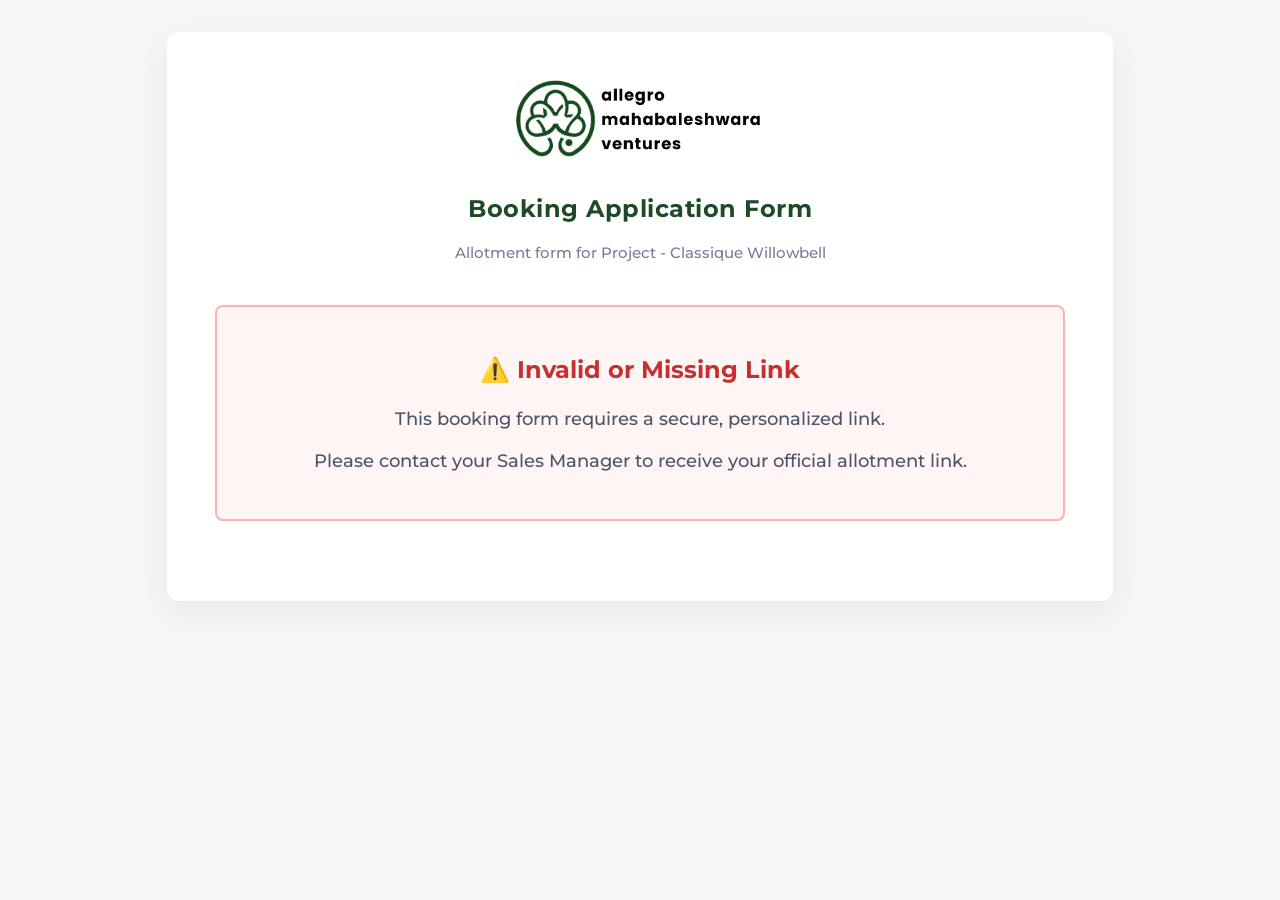
==== commit 2c424b5e: "Added failsafe if only the url is shared" ====
--- a/index.html
+++ b/index.html
@@ -15,171 +15,67 @@
 <link rel="preconnect" href="https://fonts.gstatic.com" crossorigin>
 <link href="https://fonts.googleapis.com/css2?family=Montserrat:wght@400;500;600;700&display=swap" rel="stylesheet">
 <style>
-  :root { 
-    --primary: #1E4B27; 
-    --primary-hover: #14361A; 
-    --bg: #F4F7F5; 
-    --surface: #FFFFFF; 
-    --text: #2d3748; 
-    --border: #CBD5E0;
-    --error: #E53E3E;
-  }
-  
-  body { 
-    font-family: 'Montserrat', sans-serif; 
-    background-color: var(--bg); 
-    color: var(--text); 
-    display: flex; 
-    justify-content: center; 
-    padding: 2rem; 
-    margin: 0; 
-  }
-  
-  .form-container { 
-    background: var(--surface); 
-    padding: 3rem; 
-    border-radius: 12px; 
-    box-shadow: 0 10px 30px rgba(0,0,0,0.06); 
-    width: 100%; 
-    max-width: 850px; 
-  }
-
-  .logo-container {
-    text-align: center;
-    margin-bottom: 2rem;
-  }
+  :root { --primary: #1E4B27; --primary-hover: #14361A; --bg: #F4F7F5; --surface: #FFFFFF; --text: #2d3748; --border: #CBD5E0; --error: #E53E3E; }
+  body { font-family: 'Montserrat', sans-serif; background-color: var(--bg); color: var(--text); display: flex; justify-content: center; padding: 2rem; margin: 0; }
+  .form-container { background: var(--surface); padding: 3rem; border-radius: 12px; box-shadow: 0 10px 30px rgba(0,0,0,0.06); width: 100%; max-width: 850px; }
+  .logo-container { text-align: center; margin-bottom: 2rem; }
   .logo-container img { max-width: 250px; height: auto; }
-  
   h2 { margin-top: 0; color: var(--primary); font-weight: 700; text-align: center; letter-spacing: 0.5px;}
   p.subtitle { color: #718096; font-size: 0.95rem; margin-bottom: 2.5rem; text-align: center; font-weight: 500; line-height: 1.5;}
   
-  /* Wizard Progress Steps */
-  .step-indicator {
-    display: flex;
-    justify-content: space-between;
-    margin-bottom: 2.5rem;
-    position: relative;
-  }
-  .step-indicator::before {
-    content: '';
-    position: absolute;
-    top: 50%;
-    left: 0;
-    right: 0;
-    height: 3px;
-    background: var(--border);
-    z-index: 1;
-    transform: translateY(-50%);
-  }
-  .step-dot {
-    width: 30px;
-    height: 30px;
-    border-radius: 50%;
-    background: var(--surface);
-    border: 3px solid var(--border);
-    z-index: 2;
-    display: flex;
-    align-items: center;
-    justify-content: center;
-    font-weight: bold;
-    color: #718096;
-    transition: all 0.3s;
-  }
-  .step-dot.active {
-    border-color: var(--primary);
-    background: var(--primary);
-    color: white;
-  }
-  .step-dot.completed {
-    border-color: var(--primary);
-    background: var(--surface);
-    color: var(--primary);
-  }
-
-  /* Step Containers */
+  .step-indicator { display: flex; justify-content: space-between; margin-bottom: 2.5rem; position: relative; }
+  .step-indicator::before { content: ''; position: absolute; top: 50%; left: 0; right: 0; height: 3px; background: var(--border); z-index: 1; transform: translateY(-50%); }
+  .step-dot { width: 30px; height: 30px; border-radius: 50%; background: var(--surface); border: 3px solid var(--border); z-index: 2; display: flex; align-items: center; justify-content: center; font-weight: bold; color: #718096; transition: all 0.3s; }
+  .step-dot.active { border-color: var(--primary); background: var(--primary); color: white; }
+  .step-dot.completed { border-color: var(--primary); background: var(--surface); color: var(--primary); }
+
   .form-step { display: none; animation: fadeIn 0.4s ease; }
   .form-step.active { display: block; }
-  
-  @keyframes fadeIn {
-    from { opacity: 0; transform: translateY(10px); }
-    to { opacity: 1; transform: translateY(0); }
-  }
-
-  .section-title {
-    font-size: 1.25rem;
-    font-weight: 700;
-    color: var(--primary);
-    border-bottom: 2px solid var(--primary);
-    padding-bottom: 0.5rem;
-    margin-bottom: 1.5rem;
-  }
-
+  @keyframes fadeIn { from { opacity: 0; transform: translateY(10px); } to { opacity: 1; transform: translateY(0); } }
+
+  .section-title { font-size: 1.25rem; font-weight: 700; color: var(--primary); border-bottom: 2px solid var(--primary); padding-bottom: 0.5rem; margin-bottom: 1.5rem; }
   .form-group { margin-bottom: 1.5rem; }
   .form-row { display: flex; gap: 1.5rem; flex-wrap: wrap; }
   .form-row > .form-group { flex: 1; min-width: 200px; }
-  
   label { display: block; font-size: 0.9rem; font-weight: 600; margin-bottom: 0.5rem; color: #4A5568; }
   .required { color: var(--error); }
   .hint { font-size: 0.8rem; color: #718096; margin-bottom: 0.5rem; display: block;}
   
-  input[type="text"], input[type="email"], input[type="tel"], input[type="date"], select, textarea { 
-    width: 100%; 
-    padding: 0.85rem; 
-    border: 1px solid var(--border); 
-    border-radius: 6px; 
-    font-size: 1rem; 
-    box-sizing: border-box; 
-    transition: all 0.2s; 
-    font-family: inherit;
-    background-color: #F7FAFC;
-  }
-  input:focus, select:focus, textarea:focus { 
-    outline: none; 
-    border-color: var(--primary); 
-    box-shadow: 0 0 0 3px rgba(30, 75, 39, 0.15); 
-    background-color: #FFFFFF;
-  }
+  input[type="text"], input[type="email"], input[type="tel"], input[type="date"], select, textarea { width: 100%; padding: 0.85rem; border: 1px solid var(--border); border-radius: 6px; font-size: 1rem; box-sizing: border-box; transition: all 0.2s; font-family: inherit; background-color: #F7FAFC; }
+  input:focus, select:focus, textarea:focus { outline: none; border-color: var(--primary); box-shadow: 0 0 0 3px rgba(30, 75, 39, 0.15); background-color: #FFFFFF; }
 
   .radio-group { display: flex; gap: 1.5rem; align-items: center; padding: 0.5rem 0; }
   .radio-group label { font-weight: 500; display: flex; align-items: center; gap: 0.5rem; margin-bottom: 0; cursor: pointer; color: #4A5568;}
   .radio-group input[type="radio"] { width: auto; accent-color: var(--primary); width: 1.2rem; height: 1.2rem; cursor: pointer;}
   
-  /* Yes/No Toggle Block */
-  .toggle-block {
-    background: #F7FAFC;
-    border: 1px solid var(--border);
-    padding: 1.5rem;
-    border-radius: 8px;
-    margin-bottom: 1.5rem;
-    text-align: center;
-  }
+  .toggle-block { background: #F7FAFC; border: 1px solid var(--border); padding: 1.5rem; border-radius: 8px; margin-bottom: 1.5rem; text-align: center; }
   .toggle-block p { font-size: 1.1rem; font-weight: 600; color: var(--primary); margin-top: 0; margin-bottom: 1rem; }
   .toggle-block .radio-group { justify-content: center; gap: 3rem; }
-
-  /* Hidden content blocks for Yes/No */
   .conditional-content { display: none; margin-top: 2rem; }
 
-  input[type="file"] {
-    display: block; width: 100%; padding: 0.75rem; font-size: 0.9rem; color: #718096;
-    background: #F7FAFC; border: 1px dashed var(--border); border-radius: 6px; cursor: pointer;
-  }
+  input[type="file"] { display: block; width: 100%; padding: 0.75rem; font-size: 0.9rem; color: #718096; background: #F7FAFC; border: 1px dashed var(--border); border-radius: 6px; cursor: pointer; }
   .file-hint { font-size: 0.8rem; color: #718096; margin-top: 0.35rem; }
 
-  .address-block { background: #FFFFFF; border: 1px solid var(--border); padding: 1.2rem; border-radius: 8px; margin-top: 0.5rem; }
+  .address-block { background: #FFFFFF; border: 1px solid var(--border); padding: 1.2rem; border-radius: 8px; margin-top: 0.5rem; margin-bottom: 1.5rem; }
   .address-title { font-size: 0.95rem; font-weight: 700; color: var(--primary); margin-bottom: 1rem; border-bottom: 1px dashed var(--border); padding-bottom: 0.5rem; display: flex; justify-content: space-between; align-items: center; }
-  
   .sync-checkbox { display: flex; align-items: center; gap: 0.5rem; font-size: 0.85rem; cursor: pointer; color: #4A5568; font-weight: 600; margin-bottom: 0;}
   .sync-checkbox input { width: auto; cursor: pointer; }
 
-  /* Buttons */
   .btn-container { display: flex; justify-content: space-between; margin-top: 2.5rem; gap: 1rem; }
   .btn-outline { background: transparent; color: var(--primary); border: 2px solid var(--primary); padding: 1rem 2rem; border-radius: 8px; font-weight: 700; cursor: pointer; font-family: inherit; font-size: 1rem; transition: all 0.2s; }
   .btn-outline:hover { background: rgba(30, 75, 39, 0.05); }
-  
   .btn-primary { background: var(--primary); color: white; border: none; padding: 1rem 2rem; border-radius: 8px; font-weight: 700; cursor: pointer; font-family: inherit; font-size: 1rem; transition: background 0.2s; flex-grow: 1; text-align: center; }
   .btn-primary:hover { background: var(--primary-hover); }
 
-  /* Digital Receipt */
+  .add-coapp-btn { background: #E2E8F0; color: var(--text); border: 2px dashed var(--border); padding: 1rem; width: 100%; border-radius: 8px; font-weight: 600; cursor: pointer; margin-top: 1rem; font-family: inherit; transition: all 0.2s; }
+  .add-coapp-btn:hover { border-color: var(--primary); color: var(--primary); background: #F7FAFC; }
+  
+  .remove-coapp-btn { background: transparent; color: var(--error); border: none; font-size: 0.85rem; font-weight: 600; cursor: pointer; text-decoration: underline; padding: 0; }
+  
+  .coapp-card { background: #FFFFFF; border: 1px solid var(--border); padding: 2rem; border-radius: 8px; margin-bottom: 1.5rem; box-shadow: 0 4px 6px rgba(0,0,0,0.02); display: none; animation: fadeIn 0.4s ease; }
+  .coapp-header { display: flex; justify-content: space-between; align-items: center; border-bottom: 2px solid var(--primary); padding-bottom: 0.5rem; margin-bottom: 1.5rem; }
+  .coapp-header h3 { margin: 0; font-size: 1.1rem; color: var(--primary); }
+
   .summary-card { background: #EDF2F7; border-left: 5px solid var(--primary); padding: 1.5rem; border-radius: 6px; margin-bottom: 1.5rem; }
   .summary-row { display: flex; justify-content: space-between; margin-bottom: 0.5rem; border-bottom: 1px solid #E2E8F0; padding-bottom: 0.5rem; }
   .summary-row:last-child { margin-bottom: 0; border-bottom: none; padding-bottom: 0; }
@@ -192,6 +88,7 @@
   .hard-stop p { margin: 0.5rem 0 0 2rem; font-size: 0.85rem; color: #718096; font-weight: 500;}
 
   #status-message { margin-top: 1.5rem; text-align: center; font-weight: 600; font-size: 1rem; min-height: 20px; }
+  .id-block { background: #F7FAFC; padding: 1.5rem; border: 1px solid var(--border); border-radius: 8px; }
 </style>
 </head>
 <body>
@@ -200,6 +97,12 @@
   <div class="logo-container"><img src="logo-amv.jpg" alt="Allegro Mahabaleshwara Ventures Logo"></div>
   <h2>Booking Application Form</h2>
   <p class="subtitle">Allotment form for Project - Classique Willowbell</p>
+
+  <!-- THE FAILSAFE ERROR SCREEN -->
+  <div id="failsafe-error" style="display: none; background: #FFF5F5; border: 2px solid #FEB2B2; padding: 3rem 2rem; border-radius: 8px; text-align: center; margin-bottom: 2rem;">
+    <h3 style="color: #C53030; margin-top: 0; font-size: 1.5rem;">⚠️ Invalid or Missing Link</h3>
+    <p style="color: #4A5568; font-size: 1.1rem; font-weight: 500; margin-bottom: 0;">This booking form requires a secure, personalized link.<br><br>Please contact your Sales Manager to receive your official allotment link.</p>
+  </div>
 
   <div class="step-indicator">
     <div class="step-dot active" id="dot-1">1</div>
@@ -214,32 +117,17 @@
     <!-- STEP 1: ALLOTMENT SUMMARY -->
     <div class="form-step active" id="step-1">
       <div class="section-title">Step 1: Allotment Confirmation</div>
-      
       <div class="summary-card">
-        <div class="summary-row">
-          <span class="summary-label">Allocated Unit Number</span>
-          <span class="summary-value" id="display_unit">Loading...</span>
-        </div>
-        <div class="summary-row">
-          <span class="summary-label">Unit Type</span>
-          <span class="summary-value" id="display_type">Loading...</span>
-        </div>
-        <div class="summary-row">
-          <span class="summary-label">Floor Level</span>
-          <span class="summary-value" id="display_floor">Loading...</span>
-        </div>
-      </div>
-      
-      <!-- Hidden inputs to send with form -->
+        <div class="summary-row"><span class="summary-label">Allocated Unit Number</span><span class="summary-value" id="display_unit">Loading...</span></div>
+        <div class="summary-row"><span class="summary-label">Unit Type</span><span class="summary-value" id="display_type">Loading...</span></div>
+        <div class="summary-row"><span class="summary-label">Floor Level</span><span class="summary-value" id="display_floor">Loading...</span></div>
+      </div>
       <input type="hidden" name="allocated_unit_no" id="hidden_unit">
       <input type="hidden" name="unit_type" id="hidden_type">
       <input type="hidden" name="floor_level" id="hidden_floor">
 
       <div class="hard-stop">
-        <label>
-          <input type="checkbox" id="confirmAllotment" required>
-          I confirm that the apartment allotment details shown above are correct.
-        </label>
+        <label><input type="checkbox" id="confirmAllotment" required> I confirm that the apartment allotment details shown above are correct.</label>
         <p>Details incorrect? Please do not proceed. Contact your Sales Manager immediately.</p>
       </div>
 
@@ -252,56 +140,40 @@
     <div class="form-step" id="step-2">
       <div class="section-title">Step 2: Primary Applicant & Finance</div>
       
-      <div class="form-group">
-        <label>Full Name <span class="required">*</span></label>
-        <input type="text" name="applicant_1_name" placeholder="Enter full name" required>
-      </div>
+      <div class="form-group"><label>Full Name <span class="required">*</span></label><input type="text" name="applicant_1_name" placeholder="Enter full name" required></div>
       <div class="form-row">
-        <div class="form-group">
-          <label>Relative's Name (Son/Wife/Daughter of) <span class="required">*</span></label>
-          <input type="text" name="applicant_1_relation" placeholder="Enter relative's name" required>
-        </div>
-        <div class="form-group">
-          <label>Relationship <span class="required">*</span></label>
-          <input type="text" name="applicant_1_relationship" placeholder="e.g. Father, Husband" required>
-        </div>
+        <div class="form-group"><label>Relative's Name <span class="required">*</span></label><input type="text" name="applicant_1_relation" required></div>
+        <div class="form-group"><label>Relationship <span class="required">*</span></label><input type="text" name="applicant_1_relationship" placeholder="e.g. Father" required></div>
       </div>
       <div class="form-row">
-        <div class="form-group">
-          <label>Mobile Number <span class="required">*</span></label>
-          <input type="tel" name="applicant_1_mobile" placeholder="e.g. +91 00000 00000" required>
-        </div>
-        <div class="form-group">
-          <label>Date of Birth <span class="required">*</span></label>
-          <input type="date" name="applicant_1_dob" required>
-        </div>
-      </div>
-      <div class="form-group">
-        <label>Email Address <span class="required">*</span></label>
-        <input type="email" name="applicant_1_email" placeholder="email@example.com" required>
-      </div>
-
+        <div class="form-group"><label>Mobile Number <span class="required">*</span></label><input type="tel" name="applicant_1_mobile" required></div>
+        <div class="form-group"><label>Date of Birth <span class="required">*</span></label><input type="date" name="applicant_1_dob" required></div>
+      </div>
+      <div class="form-group"><label>Email Address <span class="required">*</span></label><input type="email" name="applicant_1_email" required></div>
+
+      <!-- APPLICANT 1 ID & UPLOADS -->
       <div class="form-row">
-        <div class="form-group">
+        <div class="form-group id-block">
           <label>PAN Number <span class="required">*</span></label>
-          <input type="text" name="applicant_1_pan_number" maxlength="10" placeholder="ABCDE1234F" oninput="this.value = this.value.toUpperCase();" required>
-        </div>
-        <div class="form-group">
-          <label>Aadhaar Number <span class="required">*</span></label>
-          <input type="text" name="applicant_1_aadhaar_number" maxlength="12" pattern="\d{12}" placeholder="12 Digit Number" oninput="this.value = this.value.replace(/\D/g, '');" required>
-        </div>
-      </div>
-
+          <input type="text" name="applicant_1_pan_number" maxlength="10" oninput="this.value = this.value.toUpperCase();" required>
+          <label style="margin-top: 1.5rem;">Upload PAN Card <span class="required">*</span></label>
+          <input type="file" name="applicant_1_pan_proof" accept=".pdf,image/*" onchange="checkFileSize(this)" required>
+          <div class="file-hint">Max 10 MB.</div>
+        </div>
+        <div class="form-group id-block">
+          <label>Aadhaar / Passport Number <span class="required">*</span></label>
+          <input type="text" name="applicant_1_aadhaar_number" oninput="this.value = this.value.toUpperCase();" required>
+          <label style="margin-top: 1.5rem;">Upload Aadhaar / Passport <span class="required">*</span></label>
+          <input type="file" name="applicant_1_id_proof" accept=".pdf,image/*" onchange="checkFileSize(this)" required>
+          <div class="file-hint">Max 10 MB.</div>
+        </div>
+      </div>
+
+      <!-- APPLICANT 1 ADDRESS -->
       <div class="address-block">
         <div class="address-title">Permanent Address (As per ID Proof)</div>
-        <div class="form-group">
-          <label>Address Line 1 <span class="required">*</span></label>
-          <input type="text" name="applicant_1_address_line_1" placeholder="Flat, House no., Building, Company" required>
-        </div>
-        <div class="form-group">
-          <label>Address Line 2</label>
-          <input type="text" name="applicant_1_address_line_2" placeholder="Area, Street, Sector, Village">
-        </div>
+        <div class="form-group"><label>Address Line 1 <span class="required">*</span></label><input type="text" name="applicant_1_address_line_1" required></div>
+        <div class="form-group"><label>Address Line 2</label><input type="text" name="applicant_1_address_line_2"></div>
         <div class="form-row">
           <div class="form-group"><label>City / Town <span class="required">*</span></label><input type="text" name="applicant_1_city" required></div>
           <div class="form-group"><label>State / Province <span class="required">*</span></label><input type="text" name="applicant_1_state" required></div>
@@ -312,19 +184,7 @@
         </div>
       </div>
 
-      <div class="form-row" style="margin-top: 1.5rem;">
-        <div class="form-group">
-          <label>Upload Aadhaar / Passport (NRI) <span class="required">*</span></label>
-          <input type="file" name="applicant_1_id_proof" accept=".pdf,image/*" onchange="checkFileSize(this)" required>
-          <div class="file-hint">Max 10 MB.</div>
-        </div>
-        <div class="form-group">
-          <label>Upload PAN Card <span class="required">*</span></label>
-          <input type="file" name="applicant_1_pan_proof" accept=".pdf,image/*" onchange="checkFileSize(this)" required>
-          <div class="file-hint">Max 10 MB.</div>
-        </div>
-      </div>
-
+      <!-- FINANCE SECTION -->
       <div style="margin-top: 2rem; border-top: 1px solid var(--border); padding-top: 1.5rem;">
         <div class="form-group">
           <label>Reason for Purchase? <span class="required">*</span></label>
@@ -333,7 +193,6 @@
             <label><input type="radio" name="purchaseReason" value="INVESTMENT" required> Investment</label>
           </div>
         </div>
-
         <div class="form-group">
           <label>Whether Institutional Finance Required? <span class="required">*</span></label>
           <div class="radio-group">
@@ -341,7 +200,6 @@
             <label><input type="radio" name="financeRequired" value="NO" onclick="toggleVisibility('financeBlock', false)" required> No</label>
           </div>
         </div>
-
         <div class="form-group" id="financeBlock" style="display: none; padding-left: 1rem; border-left: 3px solid var(--primary);">
           <label for="loanExtent">What Extent of Loan is Required? <span class="required">*</span></label>
           <input type="text" id="loanExtent" name="loanExtent" placeholder="e.g. 50 Lakhs or 80%">
@@ -354,65 +212,108 @@
       </div>
     </div>
 
-    <!-- STEP 3: CO-APPLICANT -->
+    <!-- STEP 3: DYNAMIC CO-APPLICANTS (UP TO 3) -->
     <div class="form-step" id="step-3">
       <div class="section-title">Step 3: Co-Applicant Details</div>
       
       <div class="toggle-block">
-        <p>Would you like to add a 2nd Applicant?</p>
+        <p>Would you like to add any Co-Applicants? (Max 3)</p>
         <div class="radio-group">
-          <label><input type="radio" name="has_app2" value="YES" onclick="toggleRequiredBlock('app2Block', true)"> Yes</label>
-          <label><input type="radio" name="has_app2" value="NO" onclick="toggleRequiredBlock('app2Block', false)" checked> No</label>
-        </div>
-      </div>
-
-      <div id="app2Block" class="conditional-content">
-        <div class="form-group">
-          <label>Full Name <span class="required">*</span></label>
-          <input type="text" name="applicant_2_name" placeholder="Enter full name">
-        </div>
-        <div class="form-row">
-          <div class="form-group"><label>Relative's Name <span class="required">*</span></label><input type="text" name="applicant_2_relation"></div>
-          <div class="form-group"><label>Relationship <span class="required">*</span></label><input type="text" name="applicant_2_relationship"></div>
-        </div>
-        <div class="form-row">
-          <div class="form-group"><label>Mobile Number <span class="required">*</span></label><input type="tel" name="applicant_2_mobile"></div>
-          <div class="form-group"><label>Date of Birth <span class="required">*</span></label><input type="date" name="applicant_2_dob"></div>
-        </div>
-        <div class="form-group"><label>Email Address <span class="required">*</span></label><input type="email" name="applicant_2_email"></div>
+          <label><input type="radio" name="has_coapps" value="YES" onclick="initCoApps(true)"> Yes</label>
+          <label><input type="radio" name="has_coapps" value="NO" onclick="initCoApps(false)" checked> No</label>
+        </div>
+      </div>
+
+      <div id="coAppWrapper" class="conditional-content" style="background: transparent; border: none; padding: 0;">
         
-        <div class="form-row">
-          <div class="form-group">
-            <label>PAN Number <span class="required">*</span></label>
-            <input type="text" name="applicant_2_pan_number" maxlength="10" oninput="this.value = this.value.toUpperCase();">
-          </div>
-          <div class="form-group">
-            <label>Aadhaar Number <span class="required">*</span></label>
-            <input type="text" name="applicant_2_aadhaar_number" maxlength="12" pattern="\d{12}" oninput="this.value = this.value.replace(/\D/g, '');">
-          </div>
-        </div>
-
-        <div class="address-block">
-          <div class="address-title">
-            Permanent Address
-            <label class="sync-checkbox"><input type="checkbox" id="sameAsApp1_app2" onchange="syncAddress('app2', this.checked)"> Same as Applicant 1</label>
-          </div>
-          <div class="form-group"><label>Address Line 1 <span class="required">*</span></label><input type="text" name="applicant_2_address_line_1"></div>
-          <div class="form-group"><label>Address Line 2</label><input type="text" name="applicant_2_address_line_2"></div>
-          <div class="form-row">
-            <div class="form-group"><label>City / Town <span class="required">*</span></label><input type="text" name="applicant_2_city"></div>
-            <div class="form-group"><label>State / Province <span class="required">*</span></label><input type="text" name="applicant_2_state"></div>
-          </div>
-          <div class="form-row">
-            <div class="form-group"><label>PIN / Postal Code <span class="required">*</span></label><input type="text" name="applicant_2_pincode"></div>
-            <div class="form-group"><label>Country <span class="required">*</span></label><input type="text" name="applicant_2_country" value="India"></div>
-          </div>
-        </div>
-
-        <div class="form-row" style="margin-top: 1.5rem;">
-          <div class="form-group"><label>Upload Aadhaar/Passport <span class="required">*</span></label><input type="file" name="applicant_2_id_proof" accept=".pdf,image/*" onchange="checkFileSize(this)"></div>
-          <div class="form-group"><label>Upload PAN Card <span class="required">*</span></label><input type="file" name="applicant_2_pan_proof" accept=".pdf,image/*" onchange="checkFileSize(this)"></div>
-        </div>
+        <!-- APPLICANT 2 BLOCK -->
+        <div class="coapp-card" id="app2Block">
+          <div class="coapp-header">
+            <h3>Applicant 2 (Co-Applicant)</h3>
+            <button type="button" class="remove-coapp-btn" onclick="removeCoApp(2)">Remove</button>
+          </div>
+          <div class="form-group"><label>Full Name <span class="required">*</span></label><input type="text" name="applicant_2_name"></div>
+          <div class="form-row">
+            <div class="form-group"><label>Relative's Name <span class="required">*</span></label><input type="text" name="applicant_2_relation"></div>
+            <div class="form-group"><label>Relationship <span class="required">*</span></label><input type="text" name="applicant_2_relationship"></div>
+          </div>
+          <div class="form-row">
+            <div class="form-group"><label>Mobile Number <span class="required">*</span></label><input type="tel" name="applicant_2_mobile"></div>
+            <div class="form-group"><label>Date of Birth <span class="required">*</span></label><input type="date" name="applicant_2_dob"></div>
+          </div>
+          <div class="form-group"><label>Email Address <span class="required">*</span></label><input type="email" name="applicant_2_email"></div>
+          <div class="form-row">
+            <div class="form-group id-block"><label>PAN Number <span class="required">*</span></label><input type="text" name="applicant_2_pan_number" maxlength="10" oninput="this.value = this.value.toUpperCase();"><label style="margin-top: 1.5rem;">Upload PAN Card <span class="required">*</span></label><input type="file" name="applicant_2_pan_proof" accept=".pdf,image/*" onchange="checkFileSize(this)"></div>
+            <div class="form-group id-block"><label>Aadhaar / Passport <span class="required">*</span></label><input type="text" name="applicant_2_aadhaar_number" oninput="this.value = this.value.toUpperCase();"><label style="margin-top: 1.5rem;">Upload Document <span class="required">*</span></label><input type="file" name="applicant_2_id_proof" accept=".pdf,image/*" onchange="checkFileSize(this)"></div>
+          </div>
+          <div class="address-block">
+            <div class="address-title">Permanent Address <label class="sync-checkbox"><input type="checkbox" id="sameAsApp1_app2" onchange="syncAddress('applicant_2_', this.checked)"> Same as Applicant 1</label></div>
+            <div class="form-group"><label>Address Line 1 <span class="required">*</span></label><input type="text" name="applicant_2_address_line_1"></div>
+            <div class="form-group"><label>Address Line 2</label><input type="text" name="applicant_2_address_line_2"></div>
+            <div class="form-row"><div class="form-group"><label>City / Town <span class="required">*</span></label><input type="text" name="applicant_2_city"></div><div class="form-group"><label>State <span class="required">*</span></label><input type="text" name="applicant_2_state"></div></div>
+            <div class="form-row"><div class="form-group"><label>PIN <span class="required">*</span></label><input type="text" name="applicant_2_pincode"></div><div class="form-group"><label>Country <span class="required">*</span></label><input type="text" name="applicant_2_country" value="India"></div></div>
+          </div>
+        </div>
+
+        <!-- APPLICANT 3 BLOCK -->
+        <div class="coapp-card" id="app3Block">
+          <div class="coapp-header">
+            <h3>Applicant 3 (Co-Applicant)</h3>
+            <button type="button" class="remove-coapp-btn" onclick="removeCoApp(3)">Remove</button>
+          </div>
+          <div class="form-group"><label>Full Name <span class="required">*</span></label><input type="text" name="applicant_3_name"></div>
+          <div class="form-row">
+            <div class="form-group"><label>Relative's Name <span class="required">*</span></label><input type="text" name="applicant_3_relation"></div>
+            <div class="form-group"><label>Relationship <span class="required">*</span></label><input type="text" name="applicant_3_relationship"></div>
+          </div>
+          <div class="form-row">
+            <div class="form-group"><label>Mobile Number <span class="required">*</span></label><input type="tel" name="applicant_3_mobile"></div>
+            <div class="form-group"><label>Date of Birth <span class="required">*</span></label><input type="date" name="applicant_3_dob"></div>
+          </div>
+          <div class="form-group"><label>Email Address <span class="required">*</span></label><input type="email" name="applicant_3_email"></div>
+          <div class="form-row">
+            <div class="form-group id-block"><label>PAN Number <span class="required">*</span></label><input type="text" name="applicant_3_pan_number" maxlength="10" oninput="this.value = this.value.toUpperCase();"><label style="margin-top: 1.5rem;">Upload PAN Card <span class="required">*</span></label><input type="file" name="applicant_3_pan_proof" accept=".pdf,image/*" onchange="checkFileSize(this)"></div>
+            <div class="form-group id-block"><label>Aadhaar / Passport <span class="required">*</span></label><input type="text" name="applicant_3_aadhaar_number" oninput="this.value = this.value.toUpperCase();"><label style="margin-top: 1.5rem;">Upload Document <span class="required">*</span></label><input type="file" name="applicant_3_id_proof" accept=".pdf,image/*" onchange="checkFileSize(this)"></div>
+          </div>
+          <div class="address-block">
+            <div class="address-title">Permanent Address <label class="sync-checkbox"><input type="checkbox" id="sameAsApp1_app3" onchange="syncAddress('applicant_3_', this.checked)"> Same as Applicant 1</label></div>
+            <div class="form-group"><label>Address Line 1 <span class="required">*</span></label><input type="text" name="applicant_3_address_line_1"></div>
+            <div class="form-group"><label>Address Line 2</label><input type="text" name="applicant_3_address_line_2"></div>
+            <div class="form-row"><div class="form-group"><label>City / Town <span class="required">*</span></label><input type="text" name="applicant_3_city"></div><div class="form-group"><label>State <span class="required">*</span></label><input type="text" name="applicant_3_state"></div></div>
+            <div class="form-row"><div class="form-group"><label>PIN <span class="required">*</span></label><input type="text" name="applicant_3_pincode"></div><div class="form-group"><label>Country <span class="required">*</span></label><input type="text" name="applicant_3_country" value="India"></div></div>
+          </div>
+        </div>
+
+        <!-- APPLICANT 4 BLOCK -->
+        <div class="coapp-card" id="app4Block">
+          <div class="coapp-header">
+            <h3>Applicant 4 (Co-Applicant)</h3>
+            <button type="button" class="remove-coapp-btn" onclick="removeCoApp(4)">Remove</button>
+          </div>
+          <div class="form-group"><label>Full Name <span class="required">*</span></label><input type="text" name="applicant_4_name"></div>
+          <div class="form-row">
+            <div class="form-group"><label>Relative's Name <span class="required">*</span></label><input type="text" name="applicant_4_relation"></div>
+            <div class="form-group"><label>Relationship <span class="required">*</span></label><input type="text" name="applicant_4_relationship"></div>
+          </div>
+          <div class="form-row">
+            <div class="form-group"><label>Mobile Number <span class="required">*</span></label><input type="tel" name="applicant_4_mobile"></div>
+            <div class="form-group"><label>Date of Birth <span class="required">*</span></label><input type="date" name="applicant_4_dob"></div>
+          </div>
+          <div class="form-group"><label>Email Address <span class="required">*</span></label><input type="email" name="applicant_4_email"></div>
+          <div class="form-row">
+            <div class="form-group id-block"><label>PAN Number <span class="required">*</span></label><input type="text" name="applicant_4_pan_number" maxlength="10" oninput="this.value = this.value.toUpperCase();"><label style="margin-top: 1.5rem;">Upload PAN Card <span class="required">*</span></label><input type="file" name="applicant_4_pan_proof" accept=".pdf,image/*" onchange="checkFileSize(this)"></div>
+            <div class="form-group id-block"><label>Aadhaar / Passport <span class="required">*</span></label><input type="text" name="applicant_4_aadhaar_number" oninput="this.value = this.value.toUpperCase();"><label style="margin-top: 1.5rem;">Upload Document <span class="required">*</span></label><input type="file" name="applicant_4_id_proof" accept=".pdf,image/*" onchange="checkFileSize(this)"></div>
+          </div>
+          <div class="address-block">
+            <div class="address-title">Permanent Address <label class="sync-checkbox"><input type="checkbox" id="sameAsApp1_app4" onchange="syncAddress('applicant_4_', this.checked)"> Same as Applicant 1</label></div>
+            <div class="form-group"><label>Address Line 1 <span class="required">*</span></label><input type="text" name="applicant_4_address_line_1"></div>
+            <div class="form-group"><label>Address Line 2</label><input type="text" name="applicant_4_address_line_2"></div>
+            <div class="form-row"><div class="form-group"><label>City / Town <span class="required">*</span></label><input type="text" name="applicant_4_city"></div><div class="form-group"><label>State <span class="required">*</span></label><input type="text" name="applicant_4_state"></div></div>
+            <div class="form-row"><div class="form-group"><label>PIN <span class="required">*</span></label><input type="text" name="applicant_4_pincode"></div><div class="form-group"><label>Country <span class="required">*</span></label><input type="text" name="applicant_4_country" value="India"></div></div>
+          </div>
+        </div>
+
+        <button type="button" class="add-coapp-btn" id="addCoAppBtn" onclick="addNextCoApp()">+ Add Another Co-Applicant</button>
       </div>
 
       <div class="btn-container">
@@ -424,7 +325,6 @@
     <!-- STEP 4: NOMINEE -->
     <div class="form-step" id="step-4">
       <div class="section-title">Step 4: Nominee Details</div>
-      
       <div class="toggle-block">
         <p>Would you like to assign a Nominee?</p>
         <div class="radio-group">
@@ -435,30 +335,15 @@
 
       <div id="nomineeBlock" class="conditional-content">
         <div class="form-group"><label>Full Name <span class="required">*</span></label><input type="text" name="nominee_name"></div>
-        <div class="form-row">
-          <div class="form-group"><label>Relative's Name <span class="required">*</span></label><input type="text" name="nominee_relation"></div>
-          <div class="form-group"><label>Relationship <span class="required">*</span></label><input type="text" name="nominee_relationship"></div>
-        </div>
-        <div class="form-row">
-          <div class="form-group"><label>Mobile Number <span class="required">*</span></label><input type="tel" name="nominee_mobile"></div>
-          <div class="form-group"><label>Email Address <span class="required">*</span></label><input type="email" name="nominee_email"></div>
-        </div>
+        <div class="form-row"><div class="form-group"><label>Relative's Name <span class="required">*</span></label><input type="text" name="nominee_relation"></div><div class="form-group"><label>Relationship <span class="required">*</span></label><input type="text" name="nominee_relationship"></div></div>
+        <div class="form-row"><div class="form-group"><label>Mobile Number <span class="required">*</span></label><input type="tel" name="nominee_mobile"></div><div class="form-group"><label>Email Address <span class="required">*</span></label><input type="email" name="nominee_email"></div></div>
 
         <div class="address-block">
-          <div class="address-title">
-            Permanent Address
-            <label class="sync-checkbox"><input type="checkbox" id="sameAsApp1_nominee" onchange="syncAddress('nominee', this.checked)"> Same as Applicant 1</label>
-          </div>
+          <div class="address-title">Permanent Address <label class="sync-checkbox"><input type="checkbox" id="sameAsApp1_nominee" onchange="syncAddress('nominee_', this.checked)"> Same as Applicant 1</label></div>
           <div class="form-group"><label>Address Line 1 <span class="required">*</span></label><input type="text" name="nominee_address_line_1"></div>
           <div class="form-group"><label>Address Line 2</label><input type="text" name="nominee_address_line_2"></div>
-          <div class="form-row">
-            <div class="form-group"><label>City <span class="required">*</span></label><input type="text" name="nominee_city"></div>
-            <div class="form-group"><label>State <span class="required">*</span></label><input type="text" name="nominee_state"></div>
-          </div>
-          <div class="form-row">
-            <div class="form-group"><label>PIN <span class="required">*</span></label><input type="text" name="nominee_pincode"></div>
-            <div class="form-group"><label>Country <span class="required">*</span></label><input type="text" name="nominee_country" value="India"></div>
-          </div>
+          <div class="form-row"><div class="form-group"><label>City <span class="required">*</span></label><input type="text" name="nominee_city"></div><div class="form-group"><label>State <span class="required">*</span></label><input type="text" name="nominee_state"></div></div>
+          <div class="form-row"><div class="form-group"><label>PIN <span class="required">*</span></label><input type="text" name="nominee_pincode"></div><div class="form-group"><label>Country <span class="required">*</span></label><input type="text" name="nominee_country" value="India"></div></div>
         </div>
       </div>
 
@@ -471,7 +356,6 @@
     <!-- STEP 5: GPA & SUBMIT -->
     <div class="form-step" id="step-5">
       <div class="section-title">Step 5: Power of Attorney (GPA)</div>
-      
       <div class="toggle-block">
         <p>Are you using a Power of Attorney (GPA) for this booking?</p>
         <div class="radio-group">
@@ -481,37 +365,18 @@
       </div>
 
       <div id="gpaBlock" class="conditional-content">
-        <div class="form-row">
-          <div class="form-group" style="flex: 2;"><label>GPA Holder Name <span class="required">*</span></label><input type="text" name="gpa_name"></div>
-          <div class="form-group" style="flex: 1;"><label>Date of Birth <span class="required">*</span></label><input type="date" name="gpa_dob"></div>
-        </div>
-        <div class="form-row">
-          <div class="form-group"><label>Relative's Name <span class="required">*</span></label><input type="text" name="gpa_relation"></div>
-          <div class="form-group"><label>Relationship <span class="required">*</span></label><input type="text" name="gpa_relationship"></div>
-        </div>
-        <div class="form-row">
-          <div class="form-group"><label>Mobile <span class="required">*</span></label><input type="tel" name="gpa_mobile"></div>
-          <div class="form-group"><label>Email <span class="required">*</span></label><input type="email" name="gpa_email"></div>
-        </div>
+        <div class="form-row"><div class="form-group" style="flex: 2;"><label>GPA Holder Name <span class="required">*</span></label><input type="text" name="gpa_name"></div><div class="form-group" style="flex: 1;"><label>Date of Birth <span class="required">*</span></label><input type="date" name="gpa_dob"></div></div>
+        <div class="form-row"><div class="form-group"><label>Relative's Name <span class="required">*</span></label><input type="text" name="gpa_relation"></div><div class="form-group"><label>Relationship <span class="required">*</span></label><input type="text" name="gpa_relationship"></div></div>
+        <div class="form-row"><div class="form-group"><label>Mobile <span class="required">*</span></label><input type="tel" name="gpa_mobile"></div><div class="form-group"><label>Email <span class="required">*</span></label><input type="email" name="gpa_email"></div></div>
 
         <div class="address-block">
           <div class="address-title">Permanent Address (As per document)</div>
           <div class="form-group"><label>Address Line 1 <span class="required">*</span></label><input type="text" name="gpa_address_line_1"></div>
           <div class="form-group"><label>Address Line 2</label><input type="text" name="gpa_address_line_2"></div>
-          <div class="form-row">
-            <div class="form-group"><label>City <span class="required">*</span></label><input type="text" name="gpa_city"></div>
-            <div class="form-group"><label>State <span class="required">*</span></label><input type="text" name="gpa_state"></div>
-          </div>
-          <div class="form-row">
-            <div class="form-group"><label>PIN <span class="required">*</span></label><input type="text" name="gpa_pincode"></div>
-            <div class="form-group"><label>Country <span class="required">*</span></label><input type="text" name="gpa_country" value="India"></div>
-          </div>
-        </div>
-        <div class="form-group" style="margin-top: 1.5rem;">
-          <label>Upload Registered GPA Document <span class="required">*</span></label>
-          <input type="file" name="gpa_document" accept=".pdf,image/*" onchange="checkFileSize(this)">
-          <div class="file-hint">Max 10 MB.</div>
-        </div>
+          <div class="form-row"><div class="form-group"><label>City <span class="required">*</span></label><input type="text" name="gpa_city"></div><div class="form-group"><label>State <span class="required">*</span></label><input type="text" name="gpa_state"></div></div>
+          <div class="form-row"><div class="form-group"><label>PIN <span class="required">*</span></label><input type="text" name="gpa_pincode"></div><div class="form-group"><label>Country <span class="required">*</span></label><input type="text" name="gpa_country" value="India"></div></div>
+        </div>
+        <div class="form-group"><label>Upload Registered GPA Document <span class="required">*</span></label><input type="file" name="gpa_document" accept=".pdf,image/*" onchange="checkFileSize(this)"><div class="file-hint">Max 10 MB.</div></div>
       </div>
 
       <div class="btn-container">
@@ -520,13 +385,12 @@
       </div>
       <div id="status-message"></div>
     </div>
-
   </form>
 </div>
 
 <script>
   // ---------------------------------------------------------
-  // URL PARAMS & DIGITAL RECEIPT POPULATION
+  // URL PARAMS & DIGITAL RECEIPT POPULATION (WITH FAILSAFE)
   // ---------------------------------------------------------
   document.addEventListener("DOMContentLoaded", function() {
     const urlParams = new URLSearchParams(window.location.search);
@@ -536,112 +400,135 @@
     const floor = urlParams.get('floor');
     const name = urlParams.get('name');
     const phone = urlParams.get('phone');
+    const lead = urlParams.get('lead');
+
+    // THE FAILSAFE TRIGGER - Blocks access if the URL is naked
+    if (!unit && !lead) {
+      document.getElementById('bookingForm').style.display = 'none';
+      document.querySelector('.step-indicator').style.display = 'none';
+      document.getElementById('failsafe-error').style.display = 'block';
+      return; // Stop the rest of the script from running
+    }
 
     if(unit) { document.getElementById('display_unit').innerText = unit; document.getElementById('hidden_unit').value = unit; }
     if(type) { document.getElementById('display_type').innerText = type; document.getElementById('hidden_type').value = type; }
     if(floor) { document.getElementById('display_floor').innerText = floor; document.getElementById('hidden_floor').value = floor; }
-
+    
     const nameField = document.querySelector('input[name="applicant_1_name"]');
     if (nameField && name) nameField.value = name;
     const phoneField = document.querySelector('input[name="applicant_1_mobile"]');
     if (phoneField && phone) phoneField.value = phone;
   });
 
-  // ---------------------------------------------------------
-  // WIZARD NAVIGATION & VALIDATION
-  // ---------------------------------------------------------
+  // AUTO-TITLE CASE
+  document.addEventListener('input', function(e) {
+    const target = e.target;
+    if (!target.name) return;
+    const skipTypes = ['email', 'tel', 'file', 'date', 'radio', 'checkbox', 'hidden'];
+    if (skipTypes.includes(target.type) || target.name.includes('pan_number') || target.name.includes('aadhaar_number')) return;
+    if (target.tagName === 'INPUT' || target.tagName === 'TEXTAREA') {
+      let start = target.selectionStart, end = target.selectionEnd;
+      target.value = target.value.replace(/\b\w/g, c => c.toUpperCase());
+      target.setSelectionRange(start, end);
+    }
+  });
+
+  // NAVIGATION & VALIDATION
   function nextStep(currentStepId, nextStepId, stepNum) {
     const currentStep = document.getElementById(currentStepId);
-    
-    // HTML5 Validation Check
-    const inputs = currentStep.querySelectorAll('input, select, textarea');
-    for (let input of inputs) {
-      if (!input.checkValidity()) {
-        input.reportValidity(); // Show native browser error bubble
-        return; 
-      }
+    const inputs = currentStep.querySelectorAll('input:not([disabled]), select:not([disabled]), textarea:not([disabled])');
+    for (let input of inputs) { if (!input.checkValidity()) { input.reportValidity(); return; } }
+    currentStep.classList.remove('active'); document.getElementById(nextStepId).classList.add('active');
+    document.getElementById(`dot-${stepNum}`).classList.add('completed'); document.getElementById(`dot-${stepNum + 1}`).classList.add('active');
+    window.scrollTo({ top: 0, behavior: 'smooth' });
+  }
+  function prevStep(currentStepId, prevStepId, stepNum) {
+    document.getElementById(currentStepId).classList.remove('active'); document.getElementById(prevStepId).classList.add('active');
+    document.getElementById(`dot-${stepNum}`).classList.remove('active'); document.getElementById(`dot-${stepNum - 1}`).classList.remove('completed');
+    window.scrollTo({ top: 0, behavior: 'smooth' });
+  }
+
+  // DYNAMIC CO-APPLICANTS (UP TO 4 TOTAL)
+  let activeCoApps = 0; 
+
+  function initCoApps(show) {
+    const wrapper = document.getElementById('coAppWrapper');
+    if (show) {
+      wrapper.style.display = 'block';
+      if (activeCoApps === 0) addNextCoApp(); 
+    } else {
+      wrapper.style.display = 'none';
+      removeCoApp(4); removeCoApp(3); removeCoApp(2); 
     }
-    
-    currentStep.classList.remove('active');
-    document.getElementById(nextStepId).classList.add('active');
-    
-    document.getElementById(`dot-${stepNum}`).classList.add('completed');
-    document.getElementById(`dot-${stepNum + 1}`).classList.add('active');
-    window.scrollTo({ top: 0, behavior: 'smooth' });
-  }
-
-  function prevStep(currentStepId, prevStepId, stepNum) {
-    document.getElementById(currentStepId).classList.remove('active');
-    document.getElementById(prevStepId).classList.add('active');
-    
-    document.getElementById(`dot-${stepNum}`).classList.remove('active');
-    document.getElementById(`dot-${stepNum - 1}`).classList.remove('completed');
-    window.scrollTo({ top: 0, behavior: 'smooth' });
-  }
-
-  // ---------------------------------------------------------
-  // CONDITIONAL REQUIRED BLOCKS & FILE SIZE
-  // ---------------------------------------------------------
+  }
+
+  function addNextCoApp() {
+    activeCoApps++;
+    const num = activeCoApps + 1; // 1 co-app -> Applicant 2
+    if (num > 4) return;
+    
+    const block = document.getElementById(`app${num}Block`);
+    block.style.display = 'block';
+    
+    // Require inputs
+    block.querySelectorAll('input:not([type="checkbox"])').forEach(inp => {
+      if (!inp.name.includes('line_2')) inp.setAttribute('required', 'true');
+      inp.removeAttribute('disabled');
+    });
+
+    if (activeCoApps >= 3) document.getElementById('addCoAppBtn').style.display = 'none';
+  }
+
+  function removeCoApp(num) {
+    const block = document.getElementById(`app${num}Block`);
+    if (!block) return;
+    block.style.display = 'none';
+    
+    // Un-require and disable inputs to prevent them from sending data or blocking validation
+    block.querySelectorAll('input').forEach(inp => {
+      inp.removeAttribute('required');
+      inp.setAttribute('disabled', 'true'); 
+      if (inp.type !== 'checkbox' && inp.type !== 'radio') inp.value = '';
+    });
+    
+    if (activeCoApps >= (num - 1)) activeCoApps = num - 2; 
+    document.getElementById('addCoAppBtn').style.display = 'block';
+    if(activeCoApps === 0 && document.querySelector('input[name="has_coapps"][value="YES"]').checked) {
+       document.querySelector('input[name="has_coapps"][value="NO"]').click();
+    }
+  }
+
+  // UTILITIES
   function toggleVisibility(id, show) {
-    const el = document.getElementById(id);
-    const input = document.getElementById('loanExtent');
-    if(show) {
-      el.style.display = 'block';
-      input.setAttribute('required', 'true');
-    } else {
-      el.style.display = 'none';
-      input.removeAttribute('required');
-      input.value = '';
-    }
-  }
-
+    const el = document.getElementById(id), input = document.getElementById('loanExtent');
+    if(show) { el.style.display = 'block'; input.setAttribute('required', 'true'); } else { el.style.display = 'none'; input.removeAttribute('required'); input.value = ''; }
+  }
   function toggleRequiredBlock(blockId, isRequired) {
-    const block = document.getElementById(blockId);
-    block.style.display = isRequired ? 'block' : 'none';
-    
-    // Find all inputs in the block, make them required if they aren't line_2
-    const inputs = block.querySelectorAll('input[type="text"], input[type="tel"], input[type="date"], input[type="email"], input[type="file"]');
-    inputs.forEach(input => {
+    const block = document.getElementById(blockId); block.style.display = isRequired ? 'block' : 'none';
+    const inputs = block.querySelectorAll('input:not([type="checkbox"])');
+    inputs.forEach(inp => {
       if (isRequired) {
-        if (!input.name.includes('line_2')) input.setAttribute('required', 'true');
+        if (!inp.name.includes('line_2')) inp.setAttribute('required', 'true');
+        inp.removeAttribute('disabled');
       } else {
-        input.removeAttribute('required');
-        input.value = ''; // Clear fields if they hide the section
+        inp.removeAttribute('required');
+        inp.setAttribute('disabled', 'true'); 
+        inp.value = ''; 
       }
     });
   }
-
-  function checkFileSize(input) {
-    if (input.files && input.files[0]) {
-      if (input.files[0].size > 10 * 1024 * 1024) { // 10MB
-        alert("File size exceeds 10 MB. Please choose a smaller file.");
-        input.value = ""; // Clear the file
-      }
-    }
-  }
-
-  // ---------------------------------------------------------
-  // SAME AS APPLICANT 1 - SYNC LOGIC
-  // ---------------------------------------------------------
+  function checkFileSize(input) { if (input.files && input.files[0] && input.files[0].size > 10 * 1024 * 1024) { alert("File size exceeds 10 MB. Please choose a smaller file."); input.value = ""; } }
+
+  // ADDRESS SYNC LOGIC (Scales to 4 Apps + Nominee)
   const addressFields = ['address_line_1', 'address_line_2', 'city', 'state', 'pincode', 'country'];
-
-  function syncAddress(target, isChecked) {
-    const targetPrefix = target === 'app2' ? 'applicant_2_' : 'nominee_';
+  
+  function syncAddress(targetPrefix, isChecked) {
     addressFields.forEach(field => {
       const sourceEl = document.querySelector(`[name="applicant_1_${field}"]`);
       const targetEl = document.querySelector(`[name="${targetPrefix}${field}"]`);
       if (sourceEl && targetEl) {
-        if (isChecked) {
-          targetEl.value = sourceEl.value;
-          targetEl.readOnly = true;
-          targetEl.style.backgroundColor = '#e9ecef';
-          targetEl.style.pointerEvents = 'none';
-        } else {
-          targetEl.value = field === 'country' ? 'India' : ''; 
-          targetEl.readOnly = false;
-          targetEl.style.backgroundColor = '#FFFFFF';
-          targetEl.style.pointerEvents = 'auto';
-        }
+        if (isChecked) { targetEl.value = sourceEl.value; targetEl.readOnly = true; targetEl.style.backgroundColor = '#e9ecef'; targetEl.style.pointerEvents = 'none'; } 
+        else { targetEl.value = field === 'country' ? 'India' : ''; targetEl.readOnly = false; targetEl.style.backgroundColor = '#FFFFFF'; targetEl.style.pointerEvents = 'auto'; }
       }
     });
   }
@@ -650,76 +537,46 @@
     if (e.target.name && e.target.name.startsWith('applicant_1_')) {
       const fieldSuffix = e.target.name.replace('applicant_1_', '');
       if (addressFields.includes(fieldSuffix)) {
-        const app2Checkbox = document.getElementById('sameAsApp1_app2');
-        if (app2Checkbox && app2Checkbox.checked) {
-          const target = document.querySelector(`[name="applicant_2_${fieldSuffix}"]`);
-          if (target) target.value = e.target.value;
+        for(let i=2; i<=4; i++) {
+           let cb = document.getElementById(`sameAsApp1_app${i}`);
+           if (cb && cb.checked) { let target = document.querySelector(`[name="applicant_${i}_${fieldSuffix}"]`); if(target) target.value = e.target.value; }
         }
-        const nomCheckbox = document.getElementById('sameAsApp1_nominee');
-        if (nomCheckbox && nomCheckbox.checked) {
-          const target = document.querySelector(`[name="nominee_${fieldSuffix}"]`);
-          if (target) target.value = e.target.value;
-        }
+        let nomCb = document.getElementById('sameAsApp1_nominee');
+        if (nomCb && nomCb.checked) { let target = document.querySelector(`[name="nominee_${fieldSuffix}"]`); if(target) target.value = e.target.value; }
       }
     }
   });
 
-  // ---------------------------------------------------------
-  // FORM SUBMISSION TO APPS SCRIPT
-  // ---------------------------------------------------------
-  const fileToBase64 = (file) => new Promise((resolve, reject) => {
-    const reader = new FileReader();
-    reader.onload = () => resolve({
-      name: file.name, mimeType: file.type, base64: reader.result.split(',')[1]
-    });
-    reader.onerror = error => reject(error);
-    reader.readAsDataURL(file);
-  });
-
+  // SUBMISSION TO APPS SCRIPT
+  const fileToBase64 = (file) => new Promise((resolve, reject) => { const reader = new FileReader(); reader.onload = () => resolve({ name: file.name, mimeType: file.type, base64: reader.result.split(',')[1] }); reader.onerror = error => reject(error); reader.readAsDataURL(file); });
   const form = document.getElementById('bookingForm');
   const statusMsg = document.getElementById('status-message');
   const submitBtn = document.getElementById('submitBtn');
 
   form.addEventListener('submit', async (e) => {
     e.preventDefault(); 
-    submitBtn.textContent = 'Processing Application...';
-    submitBtn.style.opacity = '0.8'; submitBtn.disabled = true;
+    submitBtn.textContent = 'Processing Application...'; submitBtn.style.opacity = '0.8'; submitBtn.disabled = true;
     statusMsg.style.color = '#1E4B27'; statusMsg.textContent = 'Transferring data securely. Do not close this page...';
-
     try {
       const formData = new FormData(form);
       const payload = {};
       const urlParams = new URLSearchParams(window.location.search);
-      const leadId = urlParams.get('lead');
-      
-      payload['Lead_ID'] = leadId ? leadId : "PENDING-MATCH";
+      payload['Lead_ID'] = urlParams.get('lead') ? urlParams.get('lead') : "PENDING-MATCH";
 
       for (let [key, value] of formData.entries()) {
-        if (value instanceof File && value.size > 0) {
-          payload[key] = await fileToBase64(value);
-        } else if (!(value instanceof File)) {
-          payload[key] = value;
-        }
+        if (value instanceof File && value.size > 0) { payload[key] = await fileToBase64(value); } 
+        else if (!(value instanceof File)) { payload[key] = value; }
       }
 
-      // DO NOT CHANGE THIS URL: Points to your active backend!
+      // DO NOT CHANGE THIS URL
       const response = await fetch('https://script.google.com/macros/s/AKfycbwkqKFIiVtpVUI_5BbHOFc5bdefL_gJ8LRYDQ4d0_O9Ol6cQy-jE-p3-VgqH4IGPZ8Q7A/exec', {
-        method: 'POST',
-        headers: { 'Content-Type': 'text/plain;charset=utf-8' }, 
-        body: JSON.stringify(payload)
+        method: 'POST', headers: { 'Content-Type': 'text/plain;charset=utf-8' }, body: JSON.stringify(payload)
       });
-      
       const result = await response.json();
-      if (result.status === "success") {
-        window.location.href = "thank-you.html";
-      } else { throw new Error(result.message); }
-      
+      if (result.status === "success") { window.location.href = "thank-you.html"; } else { throw new Error(result.message); }
     } catch (error) {
-      statusMsg.style.color = '#E53E3E'; 
-      statusMsg.textContent = 'Error submitting application. Please try again.';
-      console.error(error);
-      submitBtn.textContent = 'Submit Final Application';
-      submitBtn.style.opacity = '1'; submitBtn.disabled = false;
+      statusMsg.style.color = '#E53E3E'; statusMsg.textContent = 'Error submitting application. Please try again.';
+      console.error(error); submitBtn.textContent = 'Submit Final Application'; submitBtn.style.opacity = '1'; submitBtn.disabled = false;
     }
   });
 </script>
